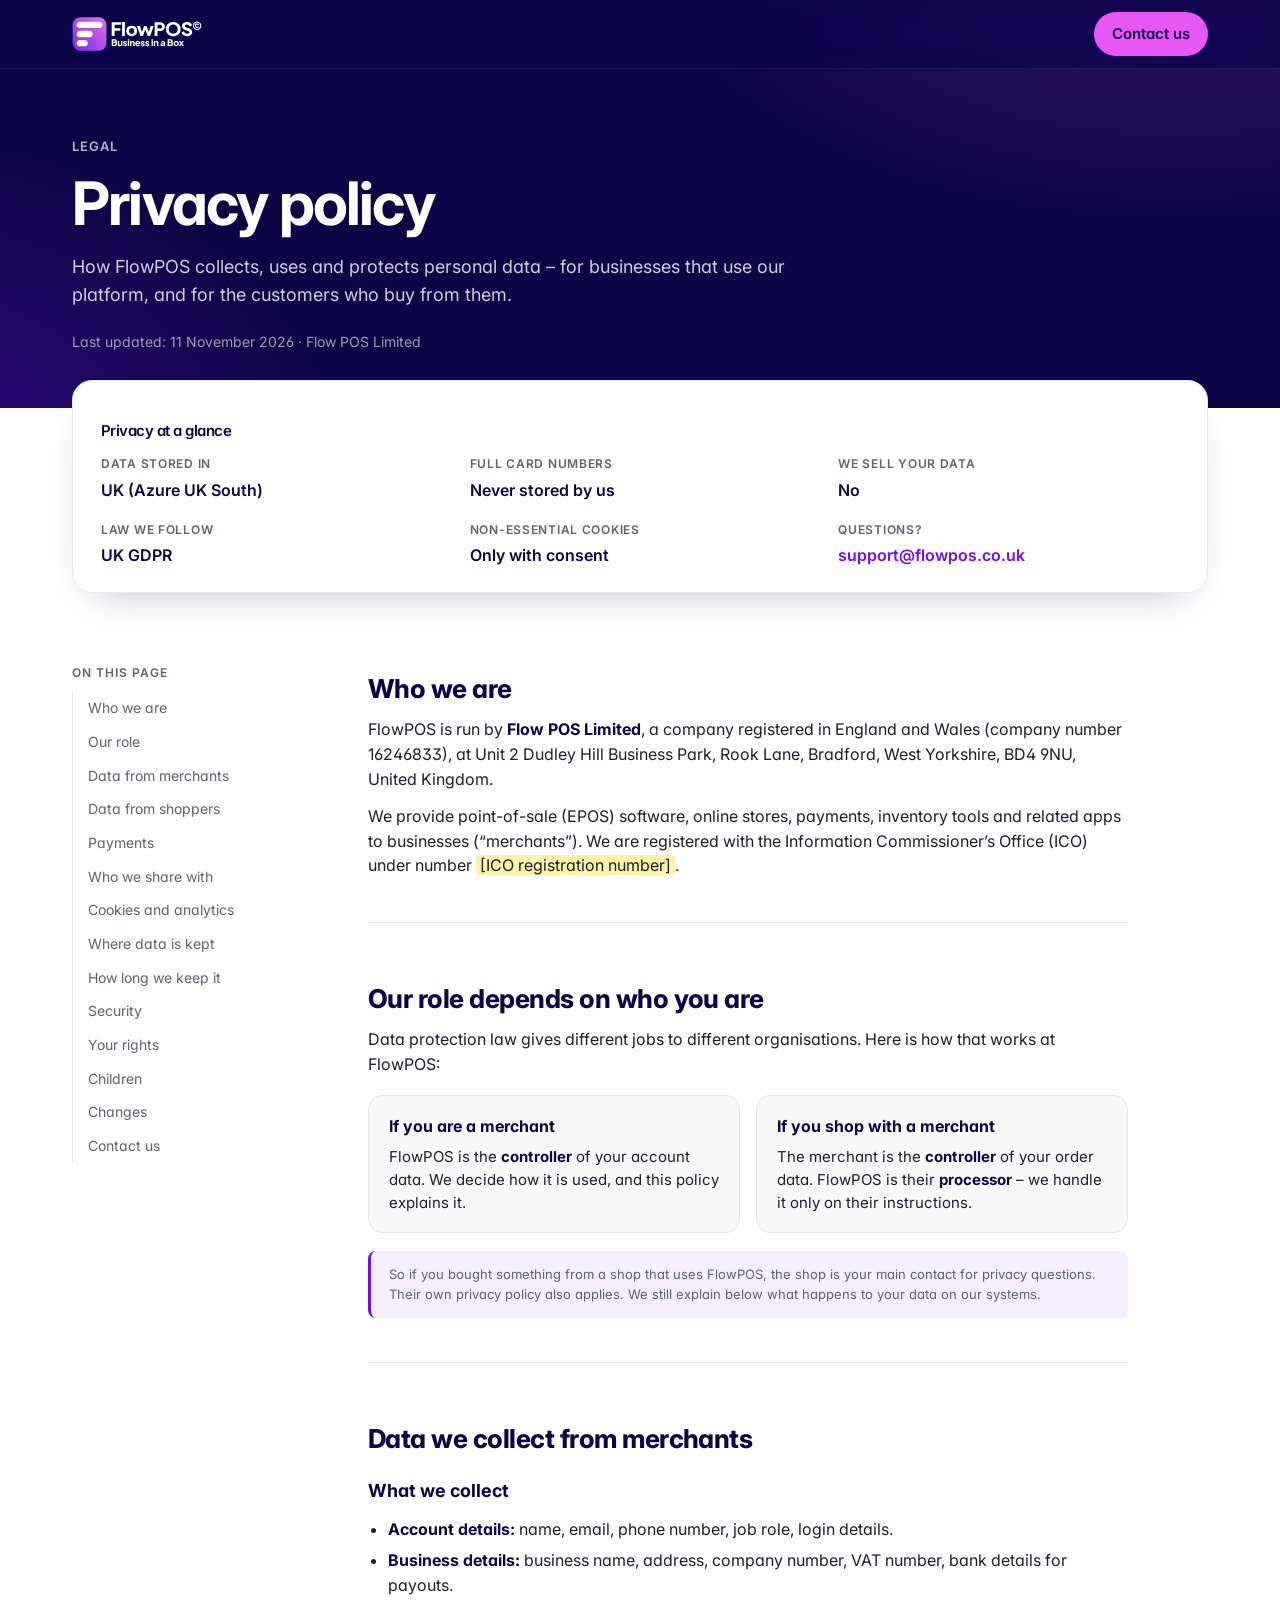
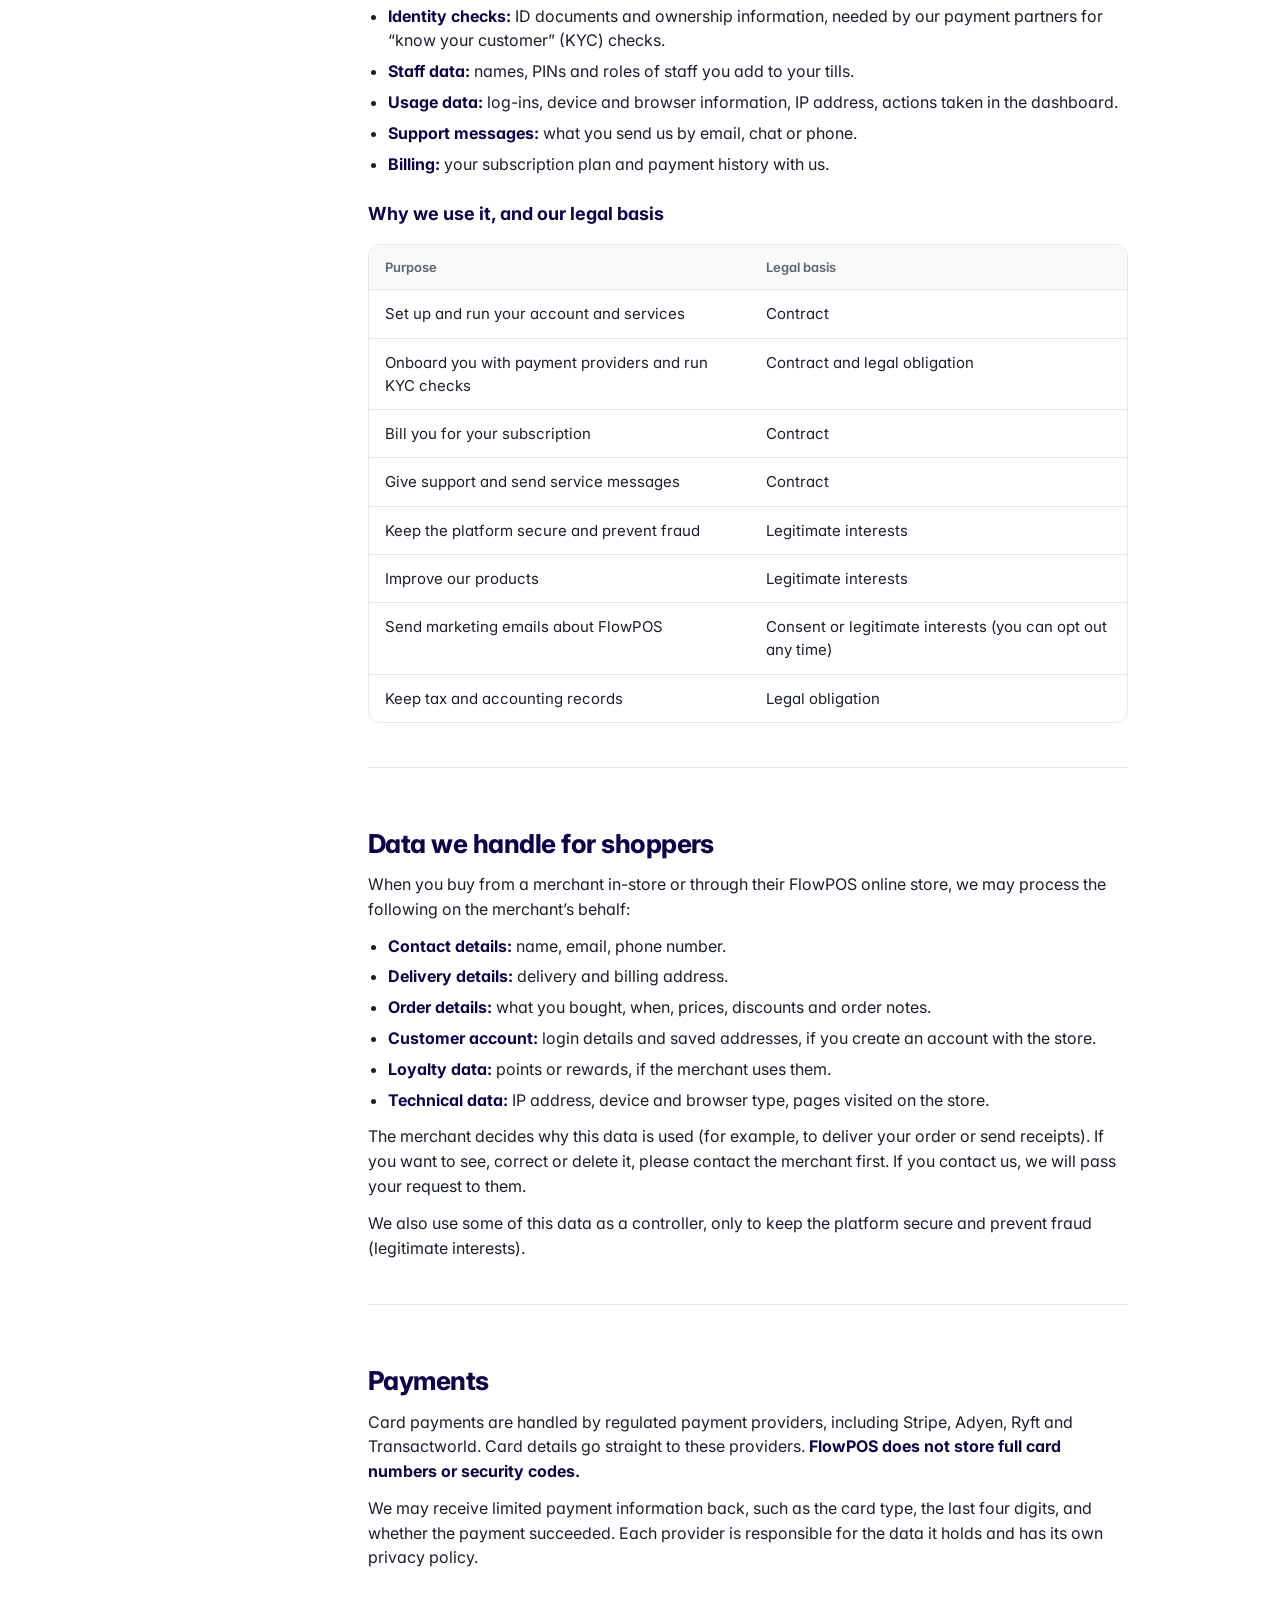
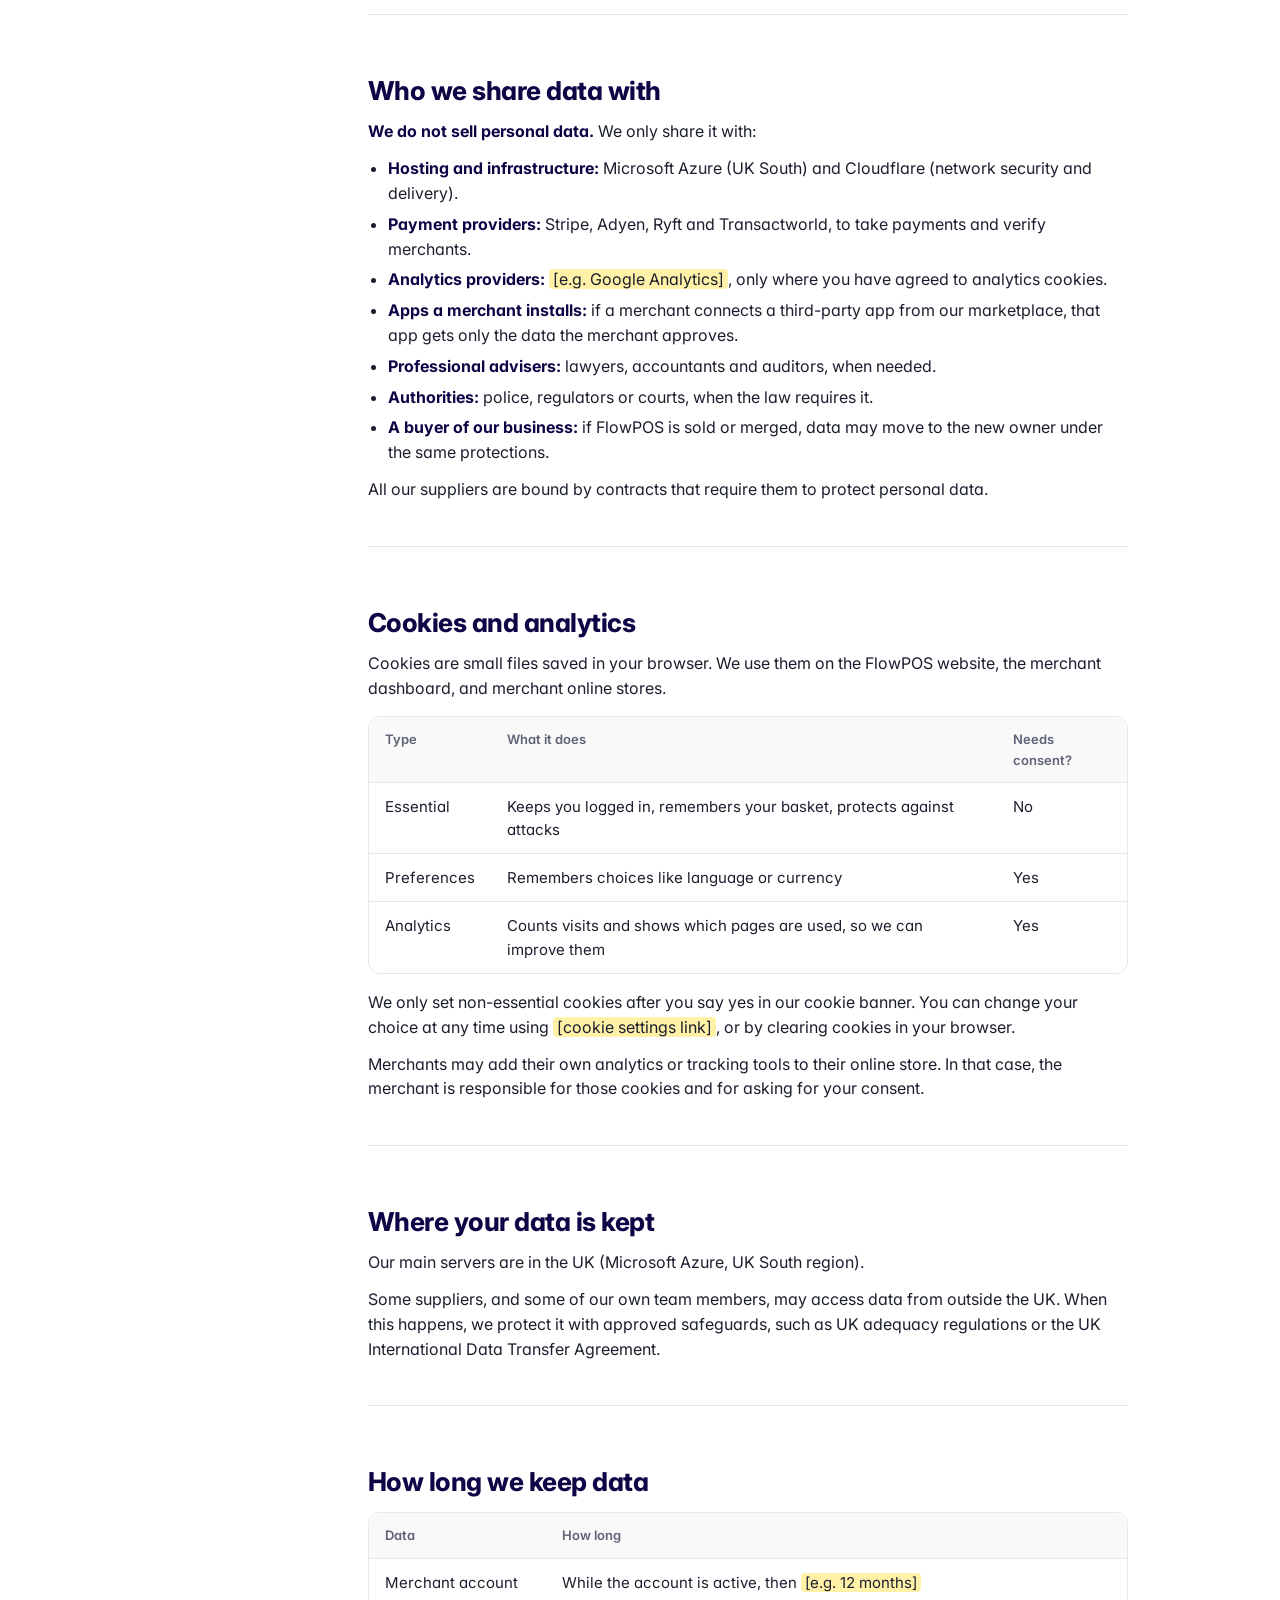
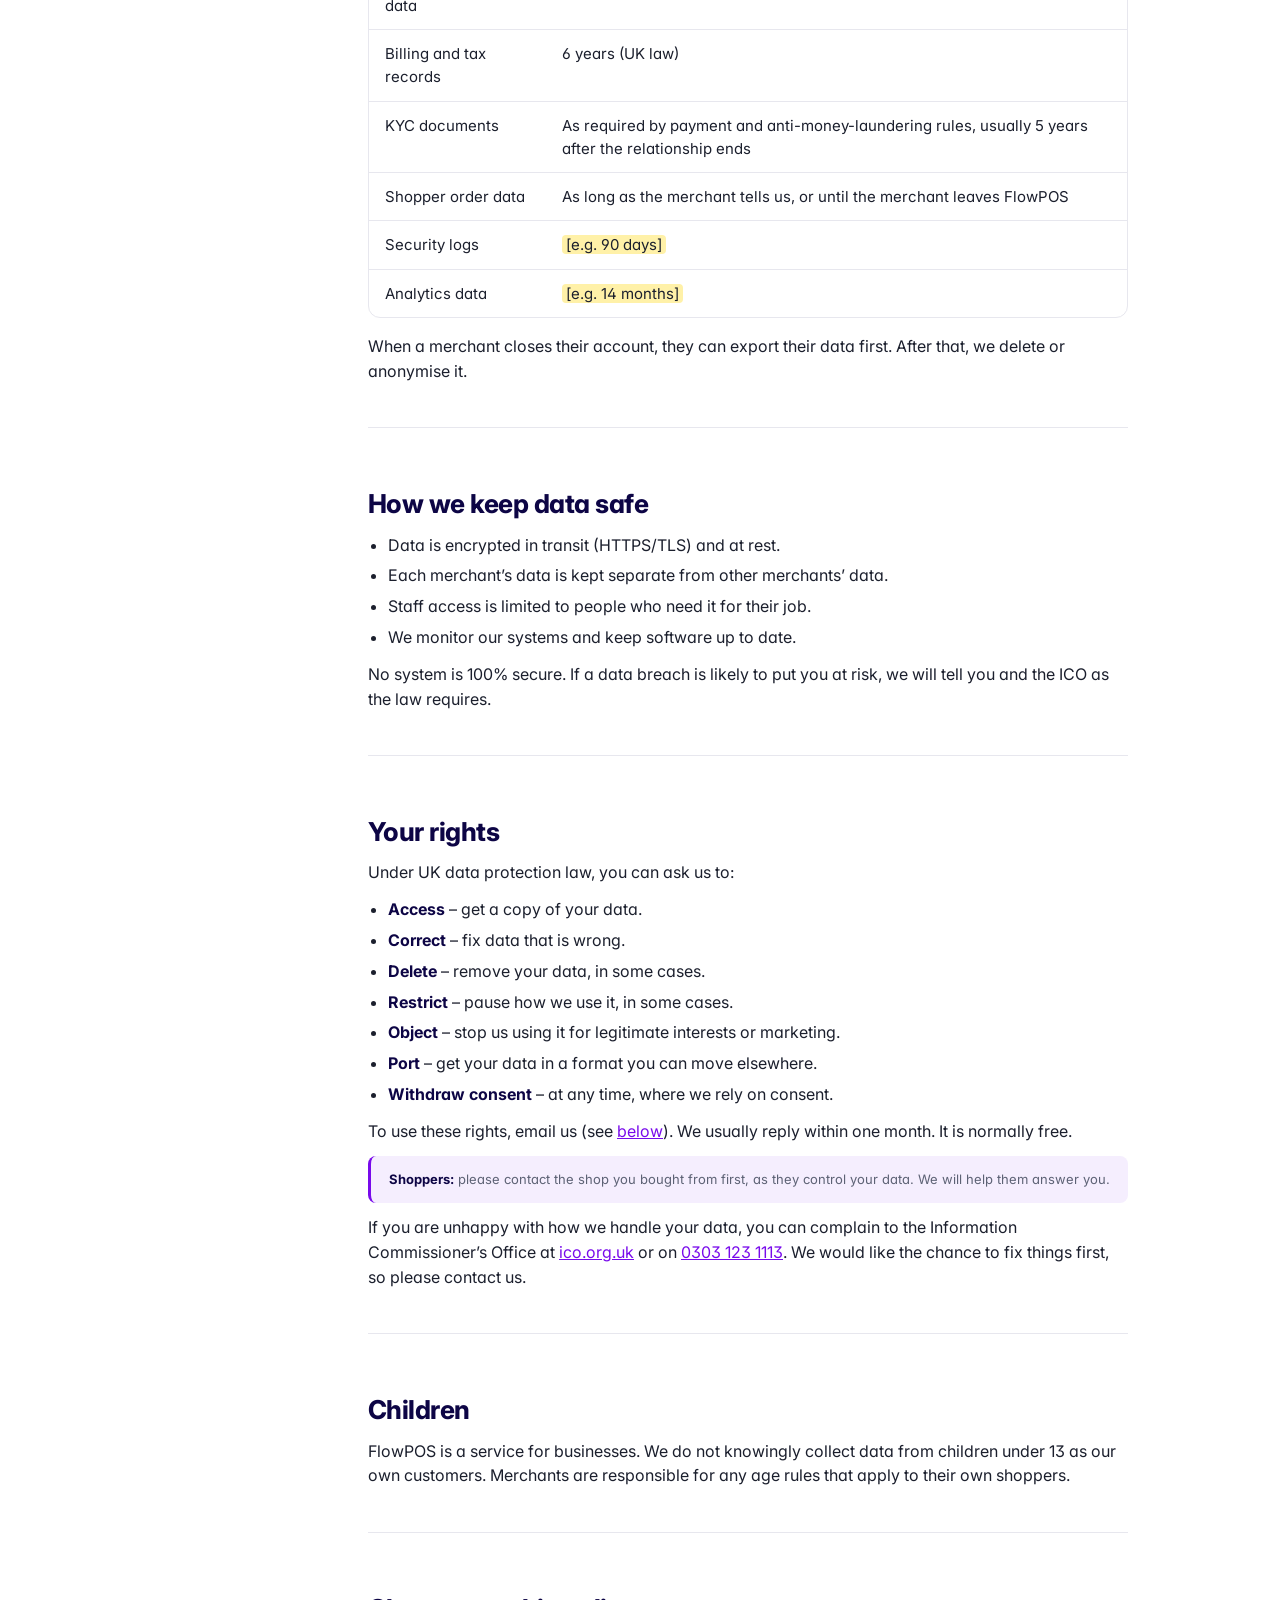
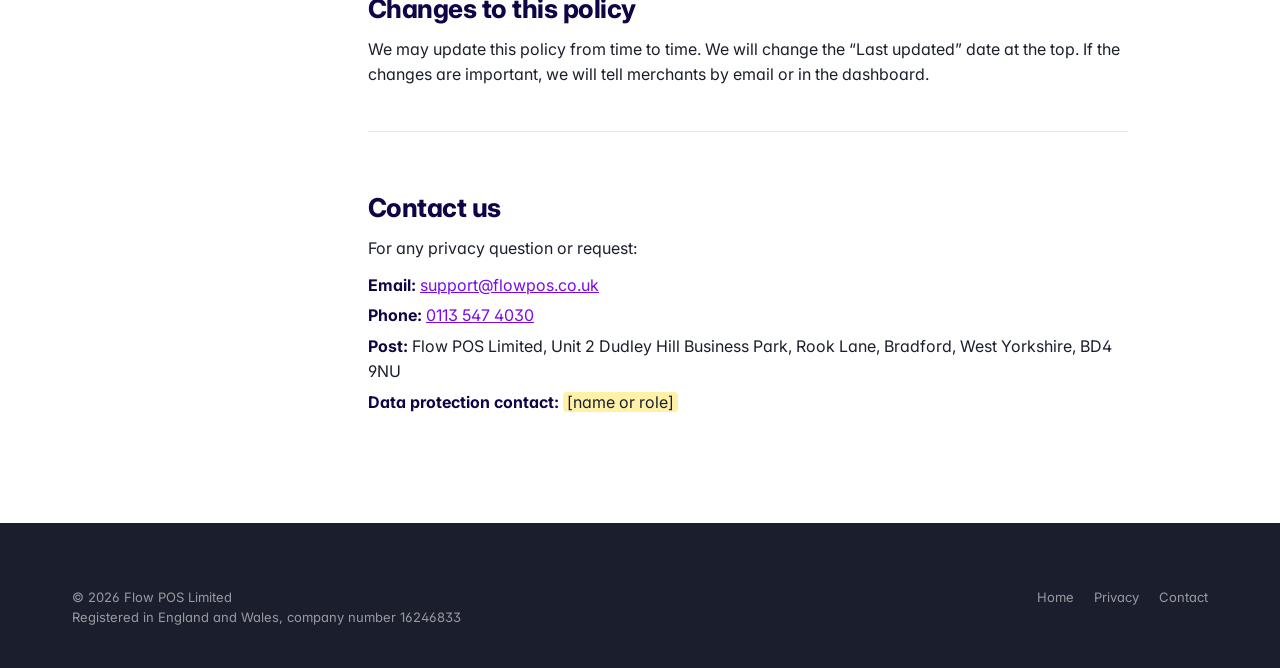
==== privacy-policy.html @ 0b61cd2e "Add privacy policy page at /privacy-policy New privacy-policy.html (styled with assets/css/legal.css" ====
<!doctype html>
<html lang="en-GB">
<head>
<meta charset="utf-8">
<meta name="viewport" content="width=device-width,initial-scale=1,viewport-fit=cover">
<title>Privacy policy | FlowPOS</title>
<meta name="description" content="How FlowPOS collects, uses and protects personal data, for businesses that use our platform and for the customers who buy from them.">
<meta name="theme-color" content="#0D0545">
<link rel="canonical" href="https://flowpos.co.uk/privacy-policy">
<link rel="icon" href="/assets/img/favicon.svg" type="image/svg+xml">
<link rel="icon" href="/assets/img/favicon-32.png" sizes="32x32" type="image/png">
<link rel="apple-touch-icon" href="/assets/img/apple-touch-icon.png">
<link rel="stylesheet" href="/assets/css/site.css">
<link rel="stylesheet" href="/assets/css/legal.css">
</head>
<body>
<a class="sr" href="#main">Skip to content</a>
<header class="nav"><div class="wrap">
  <a class="logo" href="/" aria-label="FlowPOS home"><img src="/assets/img/flow-logo-white.svg" alt="FlowPOS" width="130" height="34"></a>
  <a class="btn btn-pink" href="/#contact">Contact us</a>
</div></header>

<main id="main">
<section class="legal-hero"><div class="wrap">
  <span class="eyebrow">Legal</span>
  <h1>Privacy policy</h1>
  <p>How FlowPOS collects, uses and protects personal data &ndash; for businesses that use our platform, and for the customers who buy from them.</p>
  <p class="meta">Last updated: 11 November 2026 &middot; Flow POS Limited</p>
</div></section>

<div class="wrap glance">
  <div class="card">
    <h2>Privacy at a glance</h2>
    <dl>
      <div><dt>Data stored in</dt><dd>UK (Azure UK South)</dd></div>
      <div><dt>Full card numbers</dt><dd>Never stored by us</dd></div>
      <div><dt>We sell your data</dt><dd>No</dd></div>
      <div><dt>Law we follow</dt><dd>UK GDPR</dd></div>
      <div><dt>Non-essential cookies</dt><dd>Only with consent</dd></div>
      <div><dt>Questions?</dt><dd><a href="mailto:support@flowpos.co.uk">support@flowpos.co.uk</a></dd></div>
    </dl>
  </div>
</div>

<div class="wrap legal-body">
  <nav class="toc" aria-label="On this page">
    <h2>On this page</h2>
    <ol>
      <li><a href="#who-we-are">Who we are</a></li>
      <li><a href="#our-role">Our role</a></li>
      <li><a href="#merchants">Data from merchants</a></li>
      <li><a href="#shoppers">Data from shoppers</a></li>
      <li><a href="#payments">Payments</a></li>
      <li><a href="#sharing">Who we share with</a></li>
      <li><a href="#cookies">Cookies and analytics</a></li>
      <li><a href="#location">Where data is kept</a></li>
      <li><a href="#retention">How long we keep it</a></li>
      <li><a href="#security">Security</a></li>
      <li><a href="#rights">Your rights</a></li>
      <li><a href="#children">Children</a></li>
      <li><a href="#changes">Changes</a></li>
      <li><a href="#contact">Contact us</a></li>
    </ol>
  </nav>

  <article class="prose">
    <section id="who-we-are">
      <h2>Who we are</h2>
      <p>FlowPOS is run by <b>Flow POS Limited</b>, a company registered in England and Wales (company number 16246833), at Unit 2 Dudley Hill Business Park, Rook Lane, Bradford, West Yorkshire, BD4 9NU, United Kingdom.</p>
      <p>We provide point-of-sale (EPOS) software, online stores, payments, inventory tools and related apps to businesses (&ldquo;merchants&rdquo;). We are registered with the Information Commissioner&rsquo;s Office (ICO) under number <mark class="todo">[ICO registration number]</mark>.</p>
    </section>

    <section id="our-role">
      <h2>Our role depends on who you are</h2>
      <p>Data protection law gives different jobs to different organisations. Here is how that works at FlowPOS:</p>
      <div class="roles">
        <div><h3>If you are a merchant</h3><p>FlowPOS is the <b>controller</b> of your account data. We decide how it is used, and this policy explains it.</p></div>
        <div><h3>If you shop with a merchant</h3><p>The merchant is the <b>controller</b> of your order data. FlowPOS is their <b>processor</b> &ndash; we handle it only on their instructions.</p></div>
      </div>
      <p class="note">So if you bought something from a shop that uses FlowPOS, the shop is your main contact for privacy questions. Their own privacy policy also applies. We still explain below what happens to your data on our systems.</p>
    </section>

    <section id="merchants">
      <h2>Data we collect from merchants</h2>
      <h3>What we collect</h3>
      <ul>
        <li><b>Account details:</b> name, email, phone number, job role, login details.</li>
        <li><b>Business details:</b> business name, address, company number, VAT number, bank details for payouts.</li>
        <li><b>Identity checks:</b> ID documents and ownership information, needed by our payment partners for &ldquo;know your customer&rdquo; (KYC) checks.</li>
        <li><b>Staff data:</b> names, PINs and roles of staff you add to your tills.</li>
        <li><b>Usage data:</b> log-ins, device and browser information, IP address, actions taken in the dashboard.</li>
        <li><b>Support messages:</b> what you send us by email, chat or phone.</li>
        <li><b>Billing:</b> your subscription plan and payment history with us.</li>
      </ul>
      <h3>Why we use it, and our legal basis</h3>
      <div class="tbl"><table>
        <thead><tr><th scope="col">Purpose</th><th scope="col">Legal basis</th></tr></thead>
        <tbody>
          <tr><td>Set up and run your account and services</td><td>Contract</td></tr>
          <tr><td>Onboard you with payment providers and run KYC checks</td><td>Contract and legal obligation</td></tr>
          <tr><td>Bill you for your subscription</td><td>Contract</td></tr>
          <tr><td>Give support and send service messages</td><td>Contract</td></tr>
          <tr><td>Keep the platform secure and prevent fraud</td><td>Legitimate interests</td></tr>
          <tr><td>Improve our products</td><td>Legitimate interests</td></tr>
          <tr><td>Send marketing emails about FlowPOS</td><td>Consent or legitimate interests (you can opt out any time)</td></tr>
          <tr><td>Keep tax and accounting records</td><td>Legal obligation</td></tr>
        </tbody>
      </table></div>
    </section>

    <section id="shoppers">
      <h2>Data we handle for shoppers</h2>
      <p>When you buy from a merchant in-store or through their FlowPOS online store, we may process the following on the merchant&rsquo;s behalf:</p>
      <ul>
        <li><b>Contact details:</b> name, email, phone number.</li>
        <li><b>Delivery details:</b> delivery and billing address.</li>
        <li><b>Order details:</b> what you bought, when, prices, discounts and order notes.</li>
        <li><b>Customer account:</b> login details and saved addresses, if you create an account with the store.</li>
        <li><b>Loyalty data:</b> points or rewards, if the merchant uses them.</li>
        <li><b>Technical data:</b> IP address, device and browser type, pages visited on the store.</li>
      </ul>
      <p>The merchant decides why this data is used (for example, to deliver your order or send receipts). If you want to see, correct or delete it, please contact the merchant first. If you contact us, we will pass your request to them.</p>
      <p>We also use some of this data as a controller, only to keep the platform secure and prevent fraud (legitimate interests).</p>
    </section>

    <section id="payments">
      <h2>Payments</h2>
      <p>Card payments are handled by regulated payment providers, including Stripe, Adyen, Ryft and Transactworld. Card details go straight to these providers. <b>FlowPOS does not store full card numbers or security codes.</b></p>
      <p>We may receive limited payment information back, such as the card type, the last four digits, and whether the payment succeeded. Each provider is responsible for the data it holds and has its own privacy policy.</p>
    </section>

    <section id="sharing">
      <h2>Who we share data with</h2>
      <p><b>We do not sell personal data.</b> We only share it with:</p>
      <ul>
        <li><b>Hosting and infrastructure:</b> Microsoft Azure (UK South) and Cloudflare (network security and delivery).</li>
        <li><b>Payment providers:</b> Stripe, Adyen, Ryft and Transactworld, to take payments and verify merchants.</li>
        <li><b>Analytics providers:</b> <mark class="todo">[e.g. Google Analytics]</mark>, only where you have agreed to analytics cookies.</li>
        <li><b>Apps a merchant installs:</b> if a merchant connects a third-party app from our marketplace, that app gets only the data the merchant approves.</li>
        <li><b>Professional advisers:</b> lawyers, accountants and auditors, when needed.</li>
        <li><b>Authorities:</b> police, regulators or courts, when the law requires it.</li>
        <li><b>A buyer of our business:</b> if FlowPOS is sold or merged, data may move to the new owner under the same protections.</li>
      </ul>
      <p>All our suppliers are bound by contracts that require them to protect personal data.</p>
    </section>

    <section id="cookies">
      <h2>Cookies and analytics</h2>
      <p>Cookies are small files saved in your browser. We use them on the FlowPOS website, the merchant dashboard, and merchant online stores.</p>
      <div class="tbl"><table>
        <thead><tr><th scope="col">Type</th><th scope="col">What it does</th><th scope="col">Needs consent?</th></tr></thead>
        <tbody>
          <tr><td>Essential</td><td>Keeps you logged in, remembers your basket, protects against attacks</td><td>No</td></tr>
          <tr><td>Preferences</td><td>Remembers choices like language or currency</td><td>Yes</td></tr>
          <tr><td>Analytics</td><td>Counts visits and shows which pages are used, so we can improve them</td><td>Yes</td></tr>
        </tbody>
      </table></div>
      <p>We only set non-essential cookies after you say yes in our cookie banner. You can change your choice at any time using <mark class="todo">[cookie settings link]</mark>, or by clearing cookies in your browser.</p>
      <p>Merchants may add their own analytics or tracking tools to their online store. In that case, the merchant is responsible for those cookies and for asking for your consent.</p>
    </section>

    <section id="location">
      <h2>Where your data is kept</h2>
      <p>Our main servers are in the UK (Microsoft Azure, UK South region).</p>
      <p>Some suppliers, and some of our own team members, may access data from outside the UK. When this happens, we protect it with approved safeguards, such as UK adequacy regulations or the UK International Data Transfer Agreement.</p>
    </section>

    <section id="retention">
      <h2>How long we keep data</h2>
      <div class="tbl"><table>
        <thead><tr><th scope="col">Data</th><th scope="col">How long</th></tr></thead>
        <tbody>
          <tr><td>Merchant account data</td><td>While the account is active, then <mark class="todo">[e.g. 12 months]</mark></td></tr>
          <tr><td>Billing and tax records</td><td>6 years (UK law)</td></tr>
          <tr><td>KYC documents</td><td>As required by payment and anti-money-laundering rules, usually 5 years after the relationship ends</td></tr>
          <tr><td>Shopper order data</td><td>As long as the merchant tells us, or until the merchant leaves FlowPOS</td></tr>
          <tr><td>Security logs</td><td><mark class="todo">[e.g. 90 days]</mark></td></tr>
          <tr><td>Analytics data</td><td><mark class="todo">[e.g. 14 months]</mark></td></tr>
        </tbody>
      </table></div>
      <p>When a merchant closes their account, they can export their data first. After that, we delete or anonymise it.</p>
    </section>

    <section id="security">
      <h2>How we keep data safe</h2>
      <ul>
        <li>Data is encrypted in transit (HTTPS/TLS) and at rest.</li>
        <li>Each merchant&rsquo;s data is kept separate from other merchants&rsquo; data.</li>
        <li>Staff access is limited to people who need it for their job.</li>
        <li>We monitor our systems and keep software up to date.</li>
      </ul>
      <p>No system is 100% secure. If a data breach is likely to put you at risk, we will tell you and the ICO as the law requires.</p>
    </section>

    <section id="rights">
      <h2>Your rights</h2>
      <p>Under UK data protection law, you can ask us to:</p>
      <ul>
        <li><b>Access</b> &ndash; get a copy of your data.</li>
        <li><b>Correct</b> &ndash; fix data that is wrong.</li>
        <li><b>Delete</b> &ndash; remove your data, in some cases.</li>
        <li><b>Restrict</b> &ndash; pause how we use it, in some cases.</li>
        <li><b>Object</b> &ndash; stop us using it for legitimate interests or marketing.</li>
        <li><b>Port</b> &ndash; get your data in a format you can move elsewhere.</li>
        <li><b>Withdraw consent</b> &ndash; at any time, where we rely on consent.</li>
      </ul>
      <p>To use these rights, email us (see <a href="#contact">below</a>). We usually reply within one month. It is normally free.</p>
      <p class="note"><b>Shoppers:</b> please contact the shop you bought from first, as they control your data. We will help them answer you.</p>
      <p>If you are unhappy with how we handle your data, you can complain to the Information Commissioner&rsquo;s Office at <a href="https://ico.org.uk" rel="noopener">ico.org.uk</a> or on <a href="tel:03031231113">0303 123 1113</a>. We would like the chance to fix things first, so please contact us.</p>
    </section>

    <section id="children">
      <h2>Children</h2>
      <p>FlowPOS is a service for businesses. We do not knowingly collect data from children under 13 as our own customers. Merchants are responsible for any age rules that apply to their own shoppers.</p>
    </section>

    <section id="changes">
      <h2>Changes to this policy</h2>
      <p>We may update this policy from time to time. We will change the &ldquo;Last updated&rdquo; date at the top. If the changes are important, we will tell merchants by email or in the dashboard.</p>
    </section>

    <section id="contact">
      <h2>Contact us</h2>
      <p>For any privacy question or request:</p>
      <ul class="contact-list">
        <li><b>Email:</b> <a href="mailto:support@flowpos.co.uk">support@flowpos.co.uk</a></li>
        <li><b>Phone:</b> <a href="tel:01135474030">0113 547 4030</a></li>
        <li><b>Post:</b> Flow POS Limited, Unit 2 Dudley Hill Business Park, Rook Lane, Bradford, West Yorkshire, BD4 9NU</li>
        <li><b>Data protection contact:</b> <mark class="todo">[name or role]</mark></li>
      </ul>
    </section>
  </article>
</div>
</main>

<footer><div class="wrap">
  <div class="bot" style="padding-top:0">
    <div>&copy; 2026 Flow POS Limited<br>Registered in England and Wales, company number 16246833</div>
    <div class="links"><a href="/">Home</a><a href="/privacy-policy">Privacy</a><a href="/#contact">Contact</a></div>
  </div>
</div></footer>
</body>
</html>
---- assets/css/site.css ----
@font-face{font-family:"Inter";src:url("../fonts/inter-var.woff2") format("woff2");font-weight:100 900;font-display:swap}
:root{--pink:#E857F5;--purple:#780AEB;--navy:#0D0545;--off:#F9F9FA;--dark:#1B1F2D;--white:#FFFFFF;--muted:#5D6275;--line:#E7E7EE;--r:20px;--max:1200px}
*{box-sizing:border-box;margin:0;padding:0}
html{scroll-behavior:smooth;-webkit-text-size-adjust:100%}
body{font-family:Inter,system-ui,-apple-system,"Segoe UI",sans-serif;color:var(--dark);background:var(--white);-webkit-font-smoothing:antialiased;line-height:1.55;font-feature-settings:"cv11","ss01";overflow-x:hidden}
img{max-width:100%;height:auto;display:block}
a{color:inherit;text-decoration:none}
button{font:inherit;cursor:pointer}
.wrap{max-width:var(--max);margin:0 auto;padding:0 32px}
.sr{position:absolute;width:1px;height:1px;overflow:hidden;clip:rect(0 0 0 0)}
:focus-visible{outline:2px solid var(--pink);outline-offset:3px;border-radius:6px}

/* buttons */
.btn{display:inline-flex;align-items:center;justify-content:center;gap:10px;font-weight:600;font-size:16px;padding:14px 24px;border-radius:999px;transition:transform .2s ease,background .2s ease,box-shadow .2s ease;white-space:nowrap;border:0}
.btn-pink{background:var(--pink);color:var(--navy)}
.btn-pink:hover{background:#F07BFA;transform:translateY(-1px)}
.btn-ghost{color:#fff;box-shadow:inset 0 0 0 1px rgba(255,255,255,.28)}
.btn-ghost:hover{box-shadow:inset 0 0 0 1px rgba(255,255,255,.6)}
.btn-dark{background:var(--navy);color:#fff}
.btn-dark:hover{background:#1A0E66;transform:translateY(-1px)}
.btn .arr{transition:transform .2s ease}.btn:hover .arr{transform:translateX(3px)}

/* nav */
.nav{position:sticky;top:0;z-index:50;background:rgba(13,5,69,.82);backdrop-filter:saturate(160%) blur(14px);-webkit-backdrop-filter:saturate(160%) blur(14px);border-bottom:1px solid rgba(255,255,255,.08);transition:background .25s ease}
.nav.scrolled{background:rgba(13,5,69,.96)}
.nav .wrap{display:flex;align-items:center;height:68px;gap:28px}
.nav .logo img{height:34px;width:auto}
.nav ul{display:flex;list-style:none;gap:26px;margin-left:12px}
.nav ul a{color:rgba(255,255,255,.78);font-size:15px;font-weight:500;transition:color .2s}
.nav ul a:hover{color:#fff}
.nav .right{margin-left:auto;display:flex;gap:12px;align-items:center}
.nav .btn{padding:10px 18px;font-size:15px}
.menu-btn{display:none;background:none;border:0;width:40px;height:40px;border-radius:10px;color:#fff;align-items:center;justify-content:center}
.menu-btn:hover{background:rgba(255,255,255,.08)}
.mobile-menu{display:none}

/* hero */
.hero{position:relative;color:#fff;background:radial-gradient(1000px 600px at 92% -10%,rgba(232,87,245,.26),transparent 60%),radial-gradient(900px 700px at -10% 110%,rgba(120,10,235,.42),transparent 60%),var(--navy);overflow:hidden;margin-top:-69px;padding-top:69px}
.hero::after{content:"";position:absolute;inset:0;background-image:linear-gradient(rgba(255,255,255,.035) 1px,transparent 1px),linear-gradient(90deg,rgba(255,255,255,.035) 1px,transparent 1px);background-size:56px 56px;mask-image:linear-gradient(180deg,rgba(0,0,0,.7),transparent 80%);-webkit-mask-image:linear-gradient(180deg,rgba(0,0,0,.7),transparent 80%);pointer-events:none}
.hero .wrap{position:relative;z-index:1;display:grid;grid-template-columns:minmax(0,1fr) minmax(0,1.08fr);gap:56px;align-items:center;padding-top:88px;padding-bottom:96px}
.eyebrow{display:inline-flex;align-items:center;gap:10px;font-size:13px;font-weight:600;letter-spacing:.08em;text-transform:uppercase;color:rgba(255,255,255,.72)}
.eyebrow i{width:6px;height:6px;border-radius:50%;background:var(--pink);display:block}
.hero h1{font-size:clamp(44px,6.2vw,76px);line-height:1.02;letter-spacing:-.04em;font-weight:750;margin-top:22px}
.hero h1 em{font-style:normal;background:linear-gradient(90deg,#F59BFF,var(--pink));-webkit-background-clip:text;background-clip:text;color:transparent}
.hero .lead{font-size:19px;line-height:1.55;color:rgba(255,255,255,.76);margin-top:22px;max-width:540px}
.hero .lead b{color:#fff;font-weight:600}
.hero .ctas{display:flex;gap:12px;margin-top:32px;flex-wrap:wrap}
.hero .fine{font-size:13px;color:rgba(255,255,255,.56);margin-top:16px;max-width:520px;line-height:1.5}

.tabs{display:grid;grid-template-columns:repeat(4,minmax(0,1fr));gap:6px;margin-top:40px;padding:6px;background:rgba(255,255,255,.06);border:1px solid rgba(255,255,255,.1);border-radius:16px;max-width:560px}
.tab{background:none;border:0;color:rgba(255,255,255,.7);font-size:14px;font-weight:600;padding:11px 8px;border-radius:11px;transition:background .2s,color .2s;position:relative;overflow:hidden;text-align:center}
.tab:hover{color:#fff}
.tab[aria-selected=true]{background:#fff;color:var(--navy)}
.tab .prog{position:absolute;left:12px;right:12px;bottom:4px;height:2px;border-radius:2px;background:rgba(120,10,235,.15);overflow:hidden;opacity:0}
.tab[aria-selected=true] .prog{opacity:1}
.tab .prog i{display:block;height:100%;width:0;background:var(--purple)}
.tabs.auto .tab[aria-selected=true] .prog i{animation:prog 6s linear forwards}
@keyframes prog{to{width:100%}}

.stage{position:relative;width:100%;aspect-ratio:660/560}
.panel{position:absolute;inset:0;opacity:0;visibility:hidden;transform:translateY(10px);transition:opacity .45s ease,transform .45s ease,visibility 0s linear .45s}
.panel.on{opacity:1;visibility:visible;transform:none;transition:opacity .45s ease,transform .45s ease,visibility 0s}
.mock{position:absolute;top:0;left:0;width:660px;height:560px;transform-origin:top left;color:var(--dark)}

/* mock primitives (from ad) */
.m-row{display:flex;align-items:center}.m-sb{justify-content:space-between}
.m-muted{color:#6B6F80}.m-sm{font-size:15px}
.m-lbl{font-size:13px;font-weight:600;letter-spacing:.05em;text-transform:uppercase;color:#6B6F80}
.m-ttl{font-size:20px;font-weight:650;color:var(--navy);margin:10px 0 8px;letter-spacing:-.01em}
.m-val{font-size:20px;font-weight:700;color:var(--navy);font-variant-numeric:tabular-nums}
.m-card{background:#fff;border-radius:18px;padding:20px 22px;box-shadow:0 1px 2px rgba(13,5,69,.06),0 18px 40px rgba(13,5,69,.22);border:1px solid rgba(13,5,69,.06)}
.m-pill{display:inline-flex;align-items:center;gap:5px;font-size:13px;font-weight:600;padding:5px 11px;border-radius:999px;background:#E9F8EF;color:#11753A}
.m-phone{width:270px;height:556px;background:#1B1F2D;border-radius:44px;padding:10px;box-shadow:0 30px 60px rgba(0,0,0,.35)}
.m-screen{background:#fff;border-radius:35px;height:100%;padding:32px 20px 20px;display:flex;flex-direction:column;gap:12px}
.m-amt{font-size:50px;font-weight:750;color:var(--navy);text-align:center;letter-spacing:-.03em;margin-top:24px;font-variant-numeric:tabular-nums}
.m-nfc{display:flex;justify-content:center;margin:22px auto 4px;width:116px;height:116px;border-radius:50%;background:rgba(120,10,235,.08);align-items:center}
.m-ok{margin-top:auto;background:var(--purple);color:#fff;border-radius:16px;padding:15px;text-align:center;font-weight:650;font-size:16px;display:flex;gap:8px;justify-content:center;align-items:center}
.m-tablet{width:660px;height:430px;background:#1B1F2D;border-radius:30px;padding:13px;box-shadow:0 30px 60px rgba(0,0,0,.35)}
.m-tscreen{background:#F4F4F7;border-radius:18px;height:100%;display:flex;overflow:hidden}
.m-grid{flex:1;padding:18px}
.m-cats{display:flex;gap:8px;margin-bottom:14px}
.m-cat{font-size:13px;font-weight:600;padding:7px 13px;border-radius:999px;background:#fff;color:#6B6F80}
.m-cat.on{background:var(--navy);color:#fff}
.m-tiles{display:grid;grid-template-columns:repeat(3,1fr);gap:10px}
.m-tile{background:#fff;border-radius:12px;padding:13px 12px;height:92px;display:flex;flex-direction:column;justify-content:space-between;border:1px solid #E8E8EE}
.m-tile b{font-size:14px;color:var(--navy);font-weight:650}.m-tile span{font-size:13px;color:#6B6F80;font-variant-numeric:tabular-nums}
.m-tile .low{color:#B4571F}
.m-ticket{width:236px;background:#fff;padding:18px;display:flex;flex-direction:column;gap:10px;border-left:1px solid #E8E8EE}
.m-li{display:flex;justify-content:space-between;font-size:14px;color:var(--dark);font-variant-numeric:tabular-nums}
.m-li.tot{border-top:1px solid #E8E8EE;padding-top:10px;font-weight:700;color:var(--navy);font-size:16px}
.m-pays{display:flex;gap:6px;margin-top:4px}.m-pays span{flex:1;text-align:center;font-size:12px;font-weight:600;color:#6B6F80;background:#F4F4F7;border-radius:8px;padding:8px 0}
.m-pays span.on{background:rgba(120,10,235,.1);color:var(--purple)}
.m-charge{margin-top:auto;background:var(--purple);color:#fff;border-radius:12px;padding:13px;text-align:center;font-weight:650;font-size:15px}
.m-browser{background:#fff;border-radius:16px;overflow:hidden;box-shadow:0 1px 2px rgba(13,5,69,.06),0 30px 60px rgba(0,0,0,.35)}
.m-bbar{display:flex;align-items:center;gap:7px;padding:11px 14px;background:#F1F1F5;border-bottom:1px solid #E6E6EE}
.m-bbar>i{width:10px;height:10px;border-radius:50%;background:#D6D6DF}
.m-url{flex:1;margin:0 10px;background:#fff;border-radius:8px;padding:5px 12px;font-size:13px;color:#6B6F80}
.m-acct{width:400px;border-radius:22px;padding:24px;color:#fff;background:linear-gradient(140deg,#2A0F7A 0%,#780AEB 70%,#A13CF2 100%);box-shadow:0 30px 60px rgba(0,0,0,.35);position:relative;overflow:hidden}
.m-acct::after{content:"";position:absolute;right:-80px;top:-80px;width:240px;height:240px;border-radius:50%;border:1px solid rgba(255,255,255,.16)}
.m-acct .num{font-variant-numeric:tabular-nums;letter-spacing:.04em}
.m-fx{display:flex;flex-direction:column;gap:0}
.m-fx .r{display:flex;align-items:center;gap:12px;padding:12px 0;border-top:1px solid #EEEEF3}
.m-fx .r:first-child{border-top:0}
.m-ccy{width:34px;height:34px;border-radius:50%;display:flex;align-items:center;justify-content:center;font-size:12px;font-weight:700;color:var(--navy);background:#F1EEFB}

/* pillars overview */
.pillars{background:var(--off);padding:0 0 24px}
.pillars .grid{display:grid;grid-template-columns:repeat(4,minmax(0,1fr));gap:16px;transform:translateY(-44px);position:relative;z-index:2}
.pcard{background:#fff;border:1px solid var(--line);border-radius:var(--r);padding:26px 24px 24px;display:flex;flex-direction:column;gap:10px;box-shadow:0 1px 2px rgba(13,5,69,.04),0 12px 32px rgba(13,5,69,.06);transition:transform .25s ease,box-shadow .25s ease,border-color .25s}
.pcard:hover{transform:translateY(-3px);box-shadow:0 1px 2px rgba(13,5,69,.04),0 20px 40px rgba(13,5,69,.10);border-color:#D9D2F3}
.pcard .ic{width:42px;height:42px;border-radius:12px;background:rgba(120,10,235,.08);color:var(--purple);display:flex;align-items:center;justify-content:center;margin-bottom:6px}
.pcard h3{font-size:18px;font-weight:700;color:var(--navy);letter-spacing:-.01em}
.pcard p{font-size:15px;color:var(--muted);line-height:1.5}
.pcard .more{margin-top:auto;padding-top:8px;font-size:14px;font-weight:600;color:var(--purple)}

/* sections */
section.s{padding:112px 0}
.s.off{background:var(--off)}
.s.navy{background:radial-gradient(900px 500px at 100% 0%,rgba(232,87,245,.16),transparent 60%),radial-gradient(800px 600px at 0% 100%,rgba(120,10,235,.35),transparent 60%),var(--navy);color:#fff}
.split{display:grid;grid-template-columns:minmax(0,1fr) minmax(0,1.1fr);gap:72px;align-items:center}
.split.rev .copy{order:2}
.kicker{font-size:13px;font-weight:700;letter-spacing:.1em;text-transform:uppercase;color:var(--purple);display:flex;align-items:center;gap:10px}
.kicker span{display:inline-flex;align-items:center;justify-content:center;width:26px;height:26px;border-radius:8px;background:rgba(120,10,235,.08);font-size:12px;letter-spacing:0}
.navy .kicker{color:#F3A4FA}.navy .kicker span{background:rgba(255,255,255,.1);color:#fff}
h2{font-size:clamp(32px,4vw,48px);line-height:1.08;letter-spacing:-.035em;font-weight:750;color:var(--navy);margin-top:18px}
.navy h2{color:#fff}
.copy .intro{font-size:18px;color:var(--muted);margin-top:18px;max-width:520px}
.navy .copy .intro{color:rgba(255,255,255,.74)}
.feats{list-style:none;margin-top:34px;display:grid;gap:0;border-top:1px solid var(--line)}
.navy .feats{border-color:rgba(255,255,255,.12)}
.feats li{display:grid;grid-template-columns:28px 1fr;gap:14px;padding:16px 0;border-bottom:1px solid var(--line)}
.navy .feats li{border-color:rgba(255,255,255,.12)}
.feats svg{color:var(--purple);margin-top:3px}
.navy .feats svg{color:var(--pink)}
.feats b{display:block;font-weight:650;color:var(--navy);font-size:16px}
.navy .feats b{color:#fff}
.feats span{font-size:15px;color:var(--muted)}
.navy .feats span{color:rgba(255,255,255,.66)}
.copy .btn{margin-top:32px}
.note{font-size:13px;color:var(--muted);margin-top:16px;line-height:1.5}
.navy .note{color:rgba(255,255,255,.55)}

/* visuals */
.vis{position:relative}
.phones{display:grid;grid-template-columns:repeat(3,minmax(0,1fr));gap:18px;align-items:start;padding:20px 0}
.dev-phone{background:#111318;border-radius:34px;padding:7px;box-shadow:0 1px 2px rgba(13,5,69,.1),0 24px 48px rgba(13,5,69,.18)}
.dev-phone img{border-radius:28px;width:100%;aspect-ratio:947/2048;object-fit:cover}
.phones .dev-phone:nth-child(2){margin-top:48px}
.phones .dev-phone:nth-child(3){margin-top:96px}
.dev-tablet{background:#1B1F2D;border-radius:28px;padding:12px;box-shadow:0 1px 2px rgba(13,5,69,.1),0 30px 60px rgba(13,5,69,.2)}
.dev-tablet img{border-radius:16px;width:100%}
.chip{position:absolute;background:#fff;border:1px solid var(--line);border-radius:14px;padding:12px 16px;box-shadow:0 16px 36px rgba(13,5,69,.14);display:flex;gap:12px;align-items:center;font-size:14px;color:var(--dark)}
.chip b{display:block;color:var(--navy);font-size:15px}
.chip .ci{width:34px;height:34px;border-radius:10px;background:rgba(120,10,235,.08);color:var(--purple);display:flex;align-items:center;justify-content:center;flex:none}
.browser{background:#fff;border-radius:14px;overflow:hidden;border:1px solid var(--line);box-shadow:0 1px 2px rgba(13,5,69,.06),0 30px 60px rgba(13,5,69,.16)}
.browser .bar{display:flex;align-items:center;gap:6px;padding:10px 14px;background:#F3F3F6;border-bottom:1px solid var(--line)}
.browser .bar>i{width:10px;height:10px;border-radius:50%;background:#D8D8E0}
.browser .bar span{flex:1;margin-left:10px;background:#fff;border-radius:7px;padding:4px 10px;font-size:12px;color:#7A7F91}
.stack{position:relative;padding-bottom:22%}
.stack .back{width:100%}
.stack .front{position:absolute;width:62%;right:-4%;bottom:0}

.bank-vis{display:flex;flex-direction:column;gap:16px;max-width:520px;margin-left:auto}
.bank-card{border-radius:22px;padding:26px;color:#fff;background:linear-gradient(140deg,#2A0F7A 0%,#780AEB 72%,#A13CF2 100%);position:relative;overflow:hidden;box-shadow:0 30px 60px rgba(0,0,0,.35)}
.bank-card::after{content:"";position:absolute;right:-90px;top:-90px;width:260px;height:260px;border-radius:50%;border:1px solid rgba(255,255,255,.16)}
.bank-card .t{display:flex;justify-content:space-between;align-items:center;font-size:14px;color:rgba(255,255,255,.78)}
.bank-card .bal{font-size:40px;font-weight:750;letter-spacing:-.03em;margin:18px 0 22px;font-variant-numeric:tabular-nums}
.bank-card .ids{display:grid;grid-template-columns:auto 1fr;gap:6px 26px;font-size:14px}
.bank-card .ids dt{color:rgba(255,255,255,.62)}.bank-card .ids dd{font-variant-numeric:tabular-nums;letter-spacing:.03em}
.bank-row{display:grid;grid-template-columns:minmax(0,1fr) minmax(0,1fr);gap:16px}
.panel-w{background:#fff;color:var(--dark);border-radius:18px;padding:20px 22px;box-shadow:0 20px 40px rgba(0,0,0,.25)}
.panel-w .h{font-size:12px;font-weight:700;letter-spacing:.06em;text-transform:uppercase;color:#6B6F80;margin-bottom:8px}
.ccy{display:flex;align-items:center;gap:10px;padding:9px 0;border-top:1px solid #EEEEF3;font-size:14px}
.ccy:first-of-type{border-top:0}
.ccy i{width:30px;height:30px;border-radius:50%;display:flex;align-items:center;justify-content:center;font-style:normal;font-size:11px;font-weight:700;color:var(--navy);background:#F1EEFB;flex:none}
.ccy b{margin-left:auto;color:var(--navy);font-variant-numeric:tabular-nums}
.tl{display:flex;flex-direction:column;gap:12px;font-size:14px}
.tl .st{display:flex;gap:10px;align-items:flex-start}
.tl .d{width:10px;height:10px;border-radius:50%;background:#D9D3F0;margin-top:5px;flex:none}
.tl .d.ok{background:#1E9E55}
.tl small{display:block;color:#6B6F80;font-size:12px}

/* pricing */
.pricing{padding:112px 0;background:#fff}
.price-band{border-radius:28px;background:var(--off);border:1px solid var(--line);padding:56px;display:grid;grid-template-columns:minmax(0,.9fr) minmax(0,1.1fr);gap:56px;align-items:center}
.price-grid{display:grid;grid-template-columns:repeat(2,minmax(0,1fr));gap:14px}
.pc{background:#fff;border:1px solid var(--line);border-radius:18px;padding:24px}
.pc .k{font-size:13px;font-weight:600;color:var(--muted)}
.pc .v{font-size:34px;font-weight:750;color:var(--navy);letter-spacing:-.03em;margin-top:6px;line-height:1.1;font-variant-numeric:tabular-nums}
.pc .v small{font-size:18px;font-weight:650;letter-spacing:-.01em}
.pc.hl{background:var(--navy);border-color:var(--navy)}
.pc.hl .k{color:rgba(255,255,255,.7)}.pc.hl .v{color:#fff}
.price-line{font-size:15px;color:var(--dark);margin-top:22px;padding:14px 18px;background:#fff;border:1px solid var(--line);border-radius:12px;line-height:1.5}

/* faq */
.faq .wrap{display:grid;grid-template-columns:minmax(0,.8fr) minmax(0,1.2fr);gap:72px}
.faq details{border-bottom:1px solid var(--line)}
.faq details:first-child{border-top:1px solid var(--line)}
.faq summary{list-style:none;cursor:pointer;padding:22px 0;font-size:17px;font-weight:600;color:var(--navy);display:flex;justify-content:space-between;gap:20px;align-items:center}
.faq summary::-webkit-details-marker{display:none}
.faq summary .pm{width:28px;height:28px;border-radius:50%;border:1px solid var(--line);flex:none;position:relative;transition:transform .25s,background .25s}
.faq summary .pm::before,.faq summary .pm::after{content:"";position:absolute;left:50%;top:50%;width:11px;height:1.75px;background:var(--navy);transform:translate(-50%,-50%);border-radius:2px}
.faq summary .pm::after{transform:translate(-50%,-50%) rotate(90deg);transition:transform .25s}
.faq details[open] summary .pm::after{transform:translate(-50%,-50%) rotate(0)}
.faq details[open] summary .pm{background:var(--off)}
.faq details p{padding:0 48px 22px 0;color:var(--muted);font-size:16px}

/* contact + final cta */
.final{padding:0 0 112px;background:var(--off)}
.final .box{border-radius:28px;color:#fff;padding:64px;background:radial-gradient(700px 400px at 100% 0%,rgba(232,87,245,.32),transparent 60%),radial-gradient(700px 500px at 0% 100%,rgba(120,10,235,.5),transparent 60%),var(--navy);display:grid;grid-template-columns:minmax(0,1fr) minmax(0,1fr);gap:56px;align-items:center;overflow:hidden}
.final h2{color:#fff;margin-top:0}
.final p.lead{color:rgba(255,255,255,.74);font-size:18px;margin-top:16px}
.final .ctas{display:flex;gap:12px;flex-wrap:wrap;margin-top:30px}
.form{background:#fff;border-radius:20px;padding:28px;color:var(--dark);display:grid;gap:14px}
.form h3{font-size:18px;color:var(--navy);font-weight:700}
.form .sub{font-size:14px;color:var(--muted);margin-top:-8px}
.form label{display:grid;gap:6px;font-size:13px;font-weight:600;color:var(--dark)}
.form input,.form select{font:inherit;font-size:16px;padding:12px 14px;border-radius:12px;border:1px solid #D9D9E3;background:#fff;color:var(--dark);width:100%;min-width:0}
.form input:focus,.form select:focus{outline:none;border-color:var(--purple);box-shadow:0 0 0 3px rgba(120,10,235,.15)}
.form .two{display:grid;grid-template-columns:1fr 1fr;gap:12px}
.form .btn{width:100%;margin-top:4px}
.form .legal{font-size:12px;color:var(--muted);line-height:1.5}
.form .ok{display:none;font-size:14px;color:#11753A;background:#E9F8EF;border-radius:10px;padding:10px 12px}

/* footer */
footer{background:var(--dark);color:rgba(255,255,255,.7);padding:64px 0 40px;font-size:14px}
footer .top{display:grid;grid-template-columns:1.4fr repeat(3,1fr);gap:40px;padding-bottom:40px;border-bottom:1px solid rgba(255,255,255,.1)}
footer .top img{height:32px;width:auto}
footer .top p{margin-top:16px;max-width:300px;line-height:1.6}
footer h4{color:#fff;font-size:14px;font-weight:600;margin-bottom:14px}
footer ul{list-style:none;display:grid;gap:10px}
footer a:hover{color:#fff}
footer .bot{display:flex;justify-content:space-between;gap:24px;padding-top:28px;flex-wrap:wrap;font-size:13px;color:rgba(255,255,255,.55);line-height:1.6}
footer .bot .links{display:flex;gap:20px}

/* reveal */
.js .rv{opacity:0;transform:translateY(18px);transition:opacity .7s cubic-bezier(.2,.7,.2,1),transform .7s cubic-bezier(.2,.7,.2,1)}
.js .rv.in{opacity:1;transform:none}
.js .rv.d1{transition-delay:.08s}.js .rv.d2{transition-delay:.16s}.js .rv.d3{transition-delay:.24s}
@media (prefers-reduced-motion:reduce){html{scroll-behavior:auto}.js .rv{opacity:1;transform:none;transition:none}.panel{transition:none}.tabs.auto .tab .prog i{animation:none}}

/* responsive */
@media (max-width:1100px){
  .nav ul{gap:18px}
  .pillars .grid{grid-template-columns:repeat(2,minmax(0,1fr))}
}
@media (max-width:960px){
  .nav ul{display:none}
  .menu-btn{display:inline-flex}
  .mobile-menu{display:block;position:fixed;top:68px;left:0;right:0;background:var(--navy);border-bottom:1px solid rgba(255,255,255,.1);padding:8px 24px 20px;transform:translateY(-8px);opacity:0;visibility:hidden;transition:.2s}
  .mobile-menu.open{transform:none;opacity:1;visibility:visible}
  .mobile-menu a{display:block;color:#fff;font-size:17px;font-weight:500;padding:14px 0;border-bottom:1px solid rgba(255,255,255,.08)}
  .mobile-menu .btn{margin-top:16px;width:100%;border:0;padding:14px}
  .hero .wrap{grid-template-columns:1fr;gap:40px;padding-top:56px;padding-bottom:88px}
  .split,.faq .wrap,.final .box,.price-band{grid-template-columns:1fr;gap:44px}
  .split.rev .copy{order:0}
  .bank-vis{margin:0}
}
@media (max-width:640px){
  .wrap{padding:0 20px}
  .nav .wrap{gap:12px}
  .nav .logo img{height:28px}
  .nav .right .btn{display:none}
  .hero .wrap{padding-top:40px;padding-bottom:76px;gap:32px}
  .hero h1{font-size:44px}
  .hero .lead{font-size:17px}
  .hero .ctas .btn{flex:1 1 100%}
  .tabs{grid-template-columns:repeat(2,minmax(0,1fr));margin-top:32px}
  .pillars .grid{grid-template-columns:1fr;gap:12px;transform:translateY(-36px)}
  .pcard{padding:22px 20px}
  section.s,.pricing{padding:72px 0}
  .copy .intro{font-size:17px}
  .phones{gap:10px}
  .dev-phone{border-radius:22px;padding:5px}
  .dev-phone img{border-radius:18px}
  .phones .dev-phone:nth-child(2){margin-top:28px}
  .phones .dev-phone:nth-child(3){margin-top:56px}
  .chip{position:static;margin-top:14px}
  .dev-tablet{border-radius:18px;padding:7px}.dev-tablet img{border-radius:12px}
  .stack{padding-bottom:0}
  .stack .front{position:relative;width:78%;right:auto;margin:-18% 0 0 auto}
  .bank-row{grid-template-columns:1fr}
  .bank-card .bal{font-size:32px}
  .price-band{padding:28px 20px;border-radius:22px}
  .pc{padding:18px}.pc .v{font-size:26px}.pc .v small{font-size:15px}
  .faq summary{font-size:16px}
  .faq details p{padding-right:0}
  .final{padding-bottom:72px}
  .final .box{padding:36px 22px;border-radius:22px}
  .final .ctas .btn{flex:1 1 100%}
  .form{padding:22px 18px}
  .form .two{grid-template-columns:1fr}
  footer .top{grid-template-columns:1fr 1fr;gap:32px}
  footer .top>div:first-child{grid-column:1/-1}
}
/* QA fixes */
.pc .v small{white-space:nowrap}
#payments .split{grid-template-columns:minmax(0,.9fr) minmax(0,1.2fr);gap:56px}
.phones{gap:14px}
@media (max-width:960px){#payments .split{grid-template-columns:1fr;gap:44px}}
@media (max-width:640px){
  .hero .eyebrow{display:none}
  .hero h1{margin-top:0}
  .price-grid{grid-template-columns:1fr;gap:10px}
  .pc{display:flex;justify-content:space-between;align-items:center;padding:16px 18px}
  .pc .v{margin-top:0;font-size:24px}
  .pc .v[style]{font-size:17px!important;margin-top:0!important}
}
---- assets/css/legal.css ----
/* Legal pages (privacy policy etc.). Loaded after site.css. */
.nav .wrap{justify-content:space-between}
.legal-hero{background:radial-gradient(900px 500px at 92% -20%,rgba(232,87,245,.22),transparent 60%),radial-gradient(800px 600px at -10% 120%,rgba(120,10,235,.38),transparent 60%),var(--navy);color:#fff;margin-top:-69px;padding:calc(69px + 64px) 0 56px}
.legal-hero .eyebrow{display:inline-block;font-size:13px;font-weight:600;letter-spacing:.08em;text-transform:uppercase;color:rgba(255,255,255,.7)}
.legal-hero h1{font-size:clamp(36px,6vw,60px);line-height:1.05;letter-spacing:-.03em;margin:14px 0 18px}
.legal-hero p{max-width:720px;font-size:18px;color:rgba(255,255,255,.8)}
.legal-hero .meta{margin-top:22px;font-size:14px;color:rgba(255,255,255,.6)}

.glance{margin-top:-28px;position:relative}
.glance .card{background:#fff;border:1px solid var(--line);border-radius:var(--r);box-shadow:0 18px 40px -24px rgba(13,5,69,.35);padding:24px 28px}
.glance h2{font-size:15px;font-weight:600;margin-bottom:16px}
.glance dl{display:grid;grid-template-columns:repeat(3,1fr);gap:18px 28px}
.glance dt{font-size:12px;font-weight:600;letter-spacing:.06em;text-transform:uppercase;color:var(--muted)}
.glance dd{font-size:16px;font-weight:600;color:var(--navy);margin-top:4px;overflow-wrap:anywhere}
.glance a{color:var(--purple)}

.legal-body{display:grid;grid-template-columns:240px minmax(0,1fr);gap:56px;padding-top:56px;padding-bottom:96px;align-items:start}
.toc{position:sticky;top:96px;font-size:14px}
.toc h2{font-size:12px;font-weight:600;letter-spacing:.08em;text-transform:uppercase;color:var(--muted);margin-bottom:12px}
.toc ol{list-style:none;display:grid;gap:2px;border-left:1px solid var(--line)}
.toc a{display:block;padding:5px 0 5px 14px;margin-left:-1px;border-left:2px solid transparent;color:var(--muted)}
.toc a:hover{color:var(--navy);border-left-color:var(--pink)}

.prose{max-width:760px;font-size:16px;color:var(--dark)}
.prose section{scroll-margin-top:96px;padding-top:8px}
.prose section+section{margin-top:44px;padding-top:44px;border-top:1px solid var(--line)}
.prose h2{font-size:26px;letter-spacing:-.02em;color:var(--navy);margin-bottom:14px}
.prose h3{font-size:18px;color:var(--navy);margin:24px 0 8px}
.prose p{margin:12px 0}
.prose ul{margin:12px 0 12px 20px;display:grid;gap:6px}
.prose a{color:var(--purple);text-decoration:underline}
.prose b{color:var(--navy)}
.roles{display:grid;grid-template-columns:1fr 1fr;gap:16px;margin:18px 0}
.roles div{background:var(--off);border:1px solid var(--line);border-radius:14px;padding:18px 20px}
.roles h3{margin:0 0 6px;font-size:16px}
.roles p{margin:0;font-size:15px}
.note{background:#F5EEFE;border-left:3px solid var(--purple);border-radius:8px;padding:14px 18px}
.tbl{overflow-x:auto;margin:16px 0;border:1px solid var(--line);border-radius:12px}
.tbl table{width:100%;border-collapse:collapse;font-size:15px}
.tbl th,.tbl td{text-align:left;padding:12px 16px;vertical-align:top;border-bottom:1px solid var(--line)}
.tbl th{background:var(--off);font-size:13px;font-weight:600;color:var(--muted)}
.tbl tr:last-child td{border-bottom:0}
.contact-list{list-style:none!important;margin-left:0!important}
/* Placeholder still to be filled in */
mark.todo{background:#FFF1A8;color:inherit;padding:0 4px;border-radius:4px}

@media (max-width:960px){
  .legal-body{grid-template-columns:1fr;gap:32px}
  .toc{position:static;background:var(--off);border-radius:14px;padding:18px 20px}
  .toc ol{columns:2;display:block;border-left:0}
  .toc a{padding:4px 0;border-left:0}
  .glance dl{grid-template-columns:repeat(2,1fr)}
}
@media (max-width:640px){
  .wrap{padding:0 16px}
  .legal-hero{padding:calc(69px + 40px) 0 48px}
  .legal-hero p{font-size:16px}
  .glance .card{padding:20px}
  .glance dl{grid-template-columns:1fr 1fr;gap:14px 16px}
  .roles{grid-template-columns:1fr}
  .toc ol{columns:1}
  .prose h2{font-size:22px}
  footer .top{grid-template-columns:1fr}
}
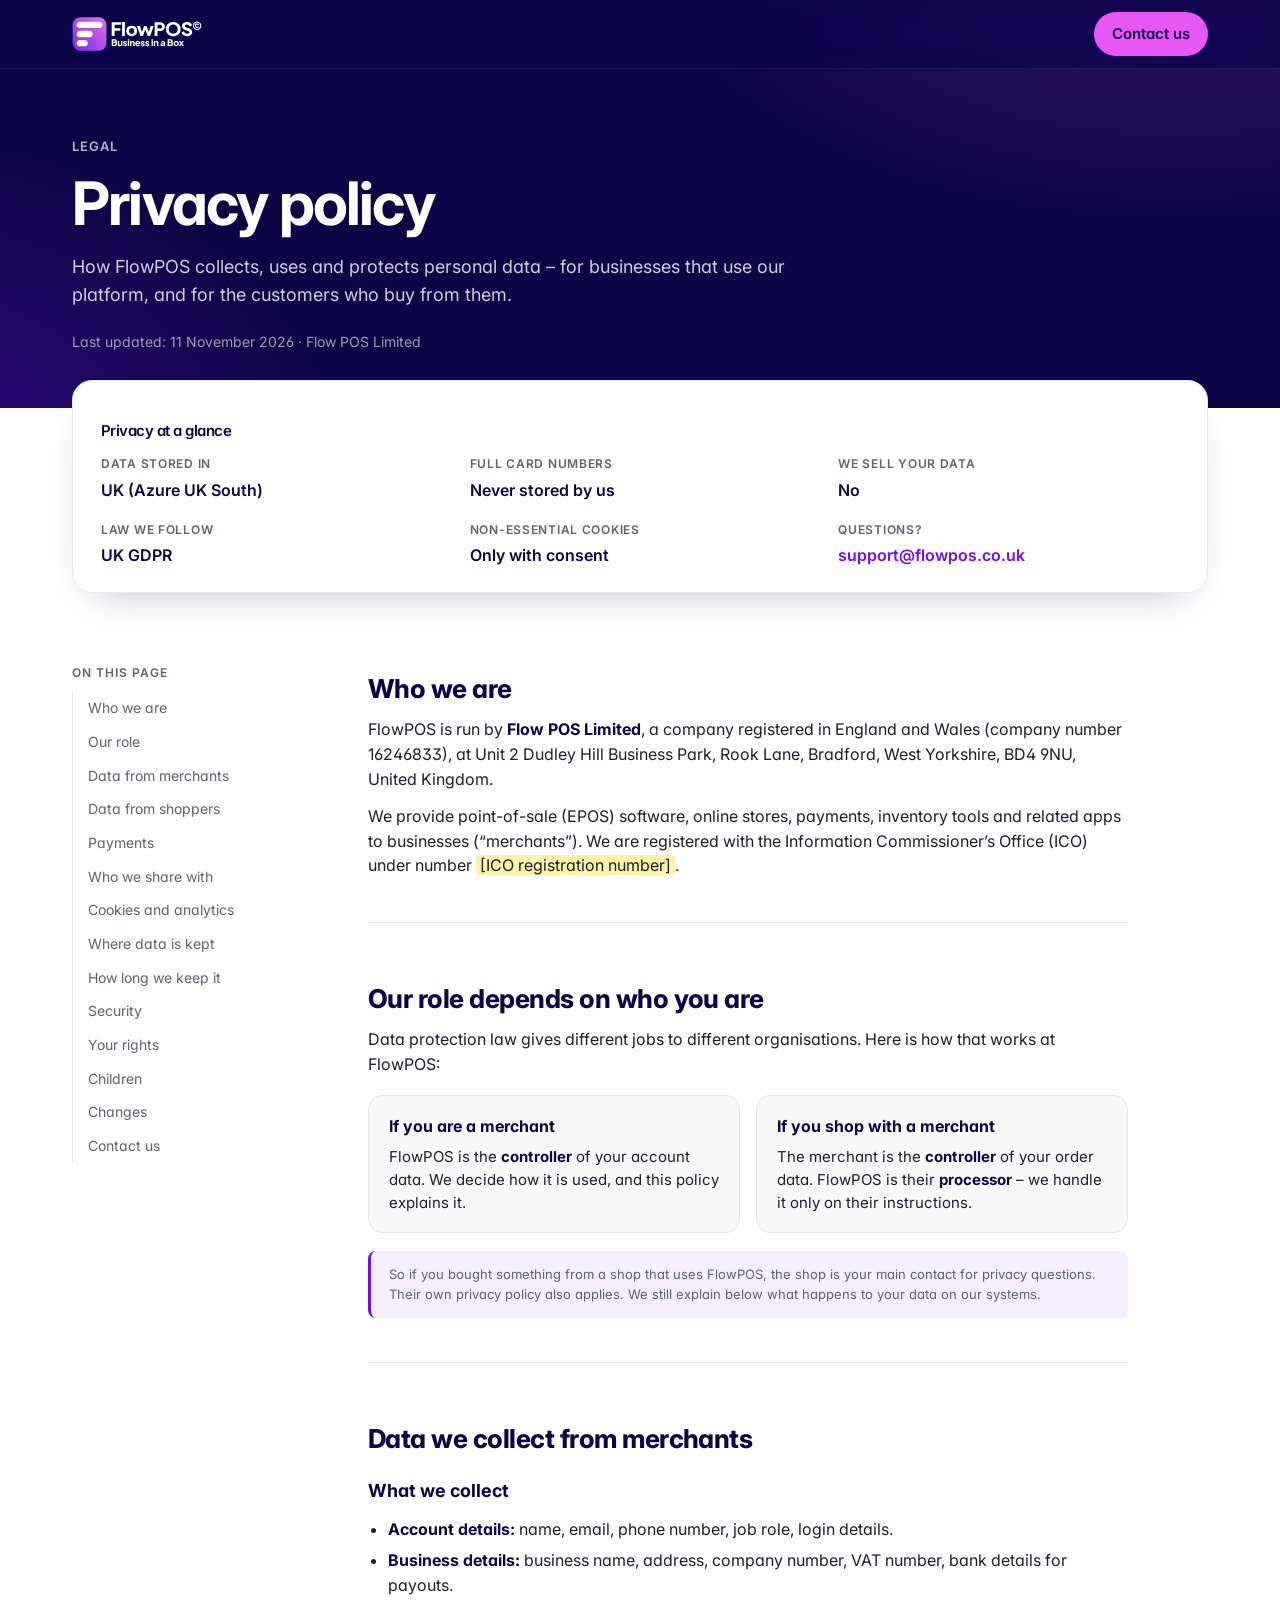
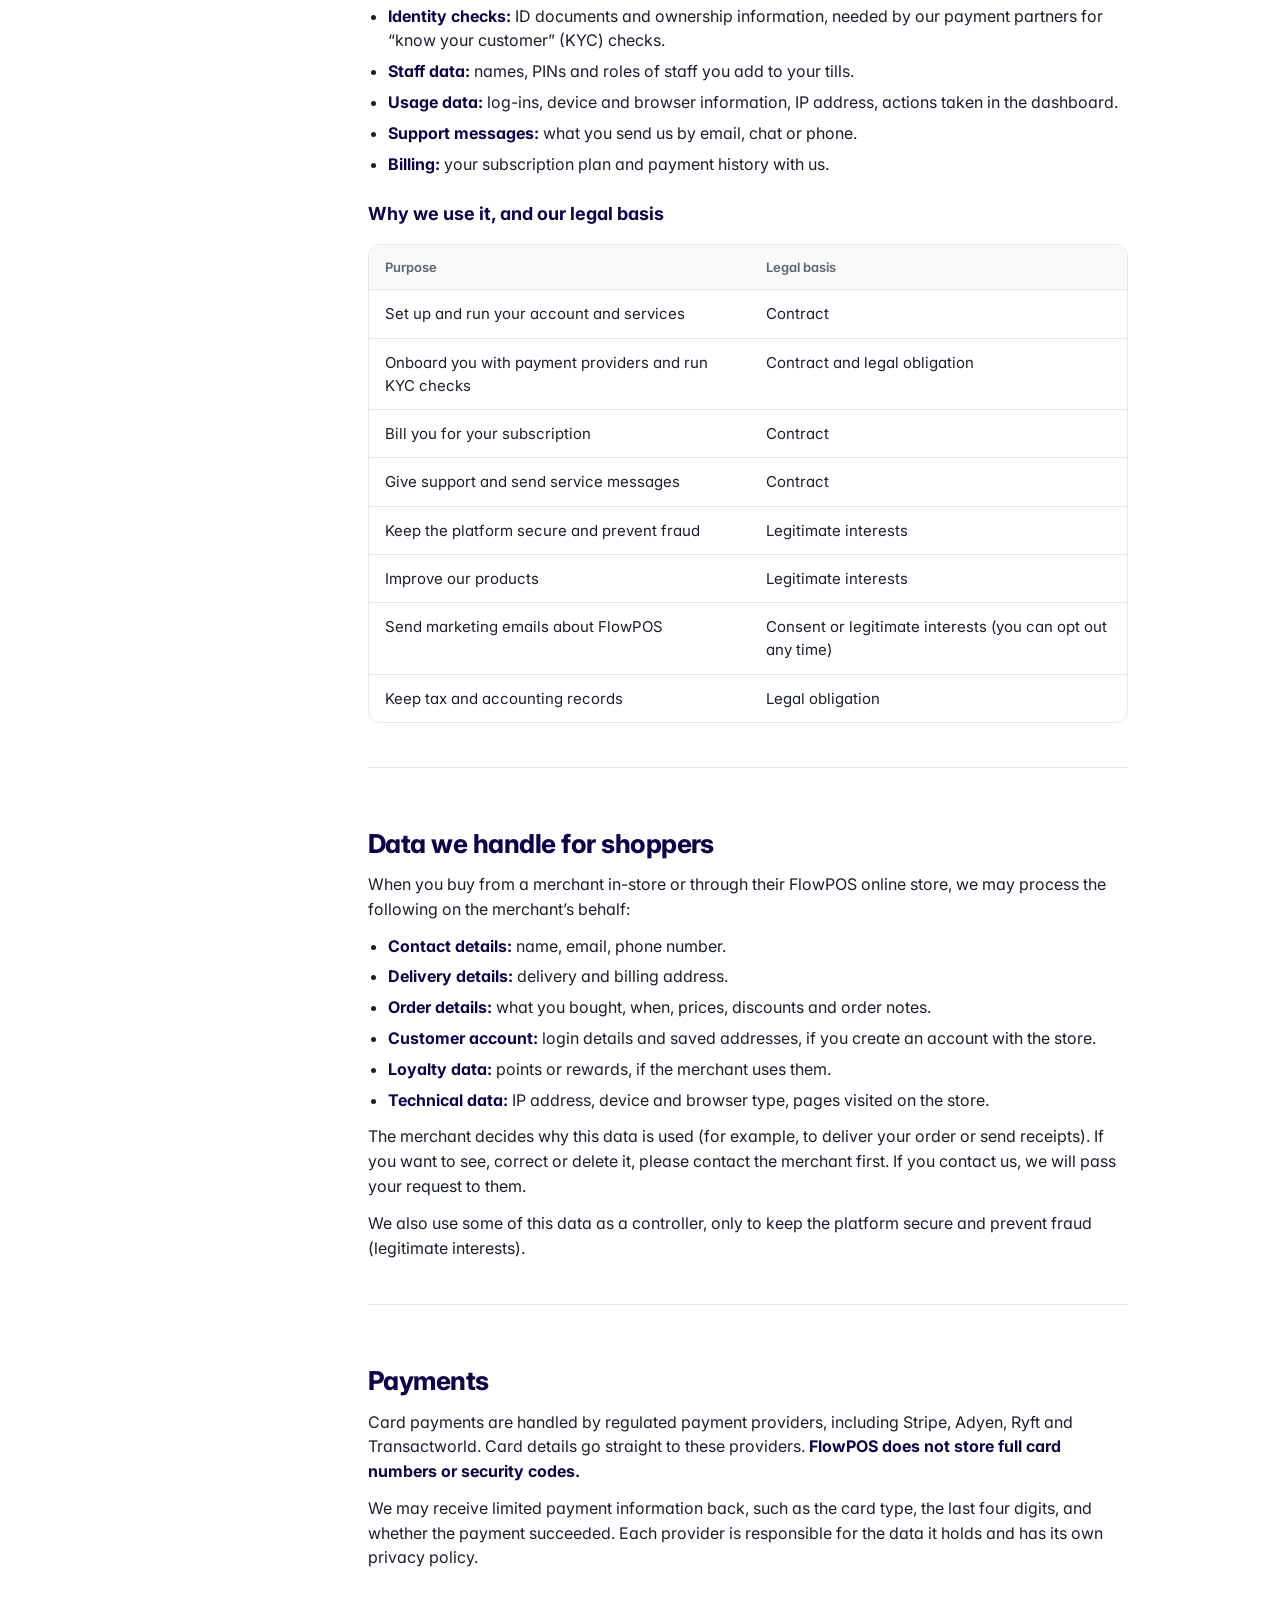
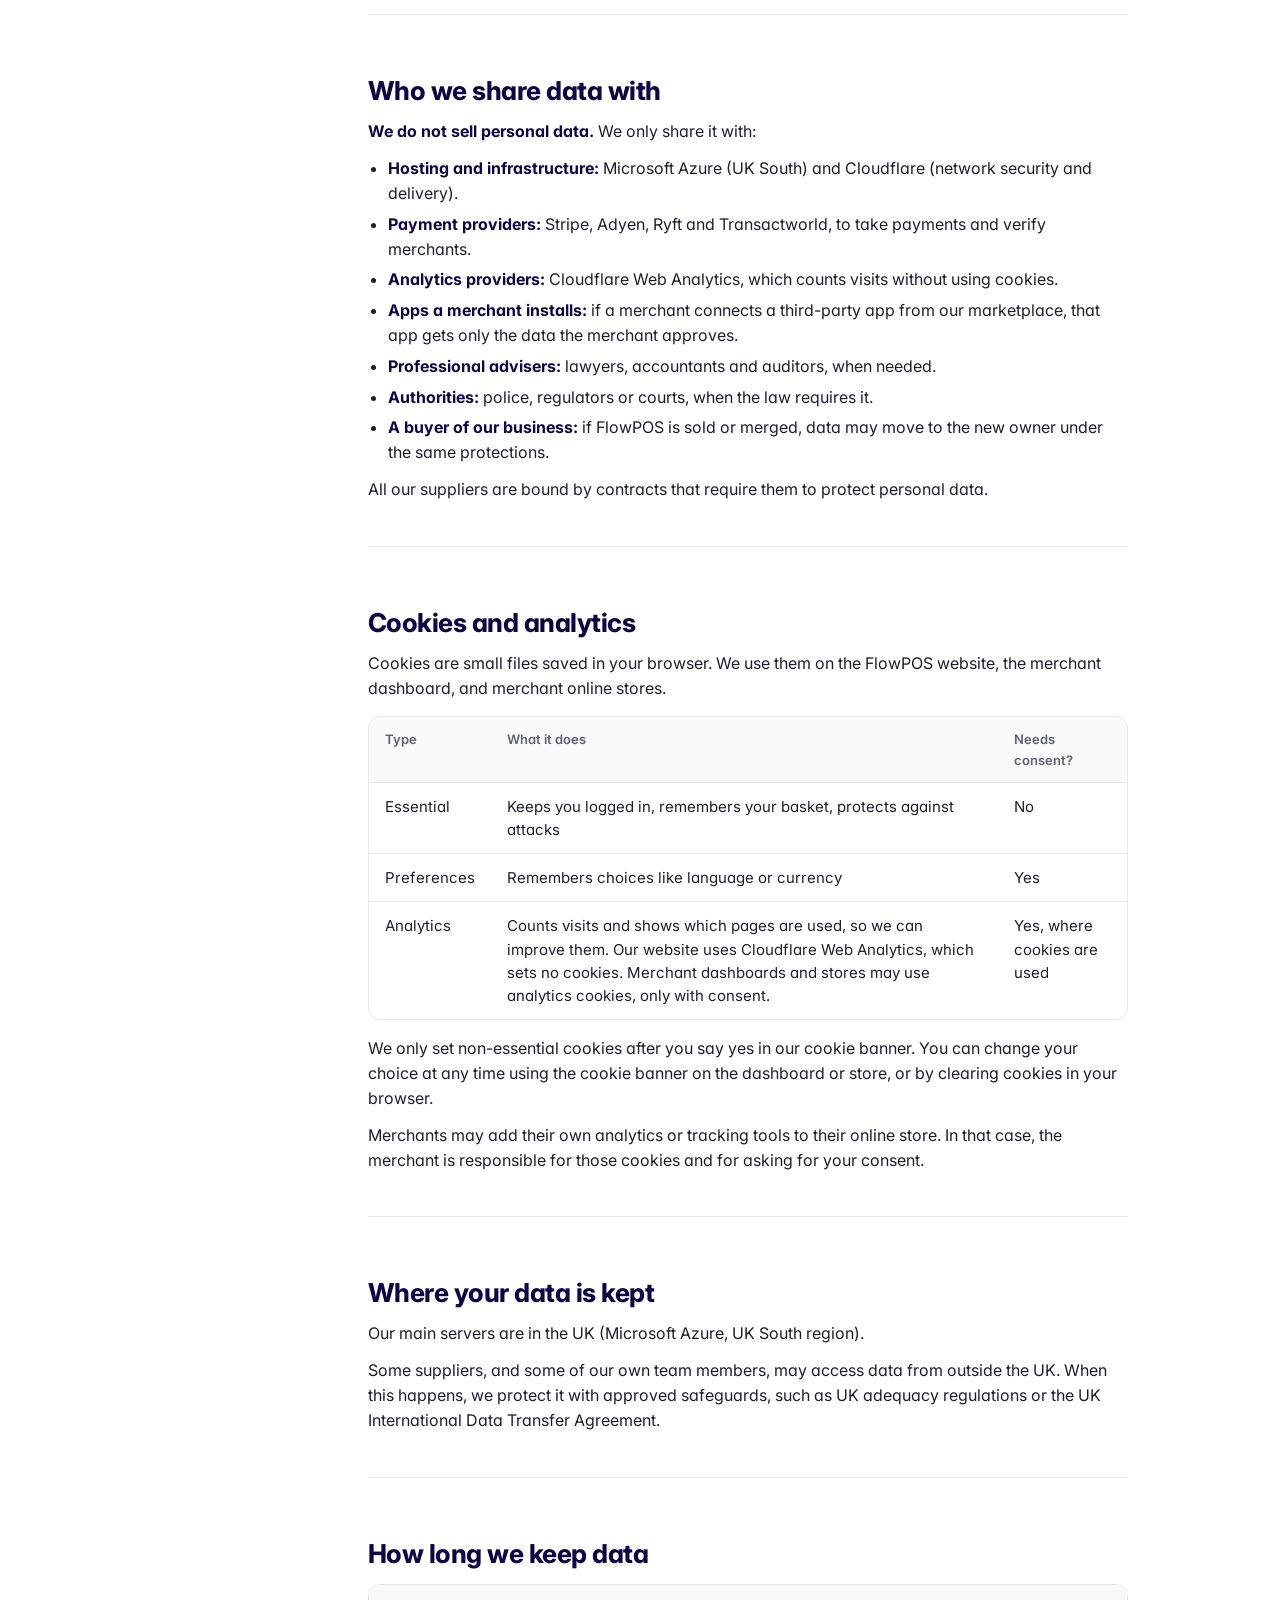
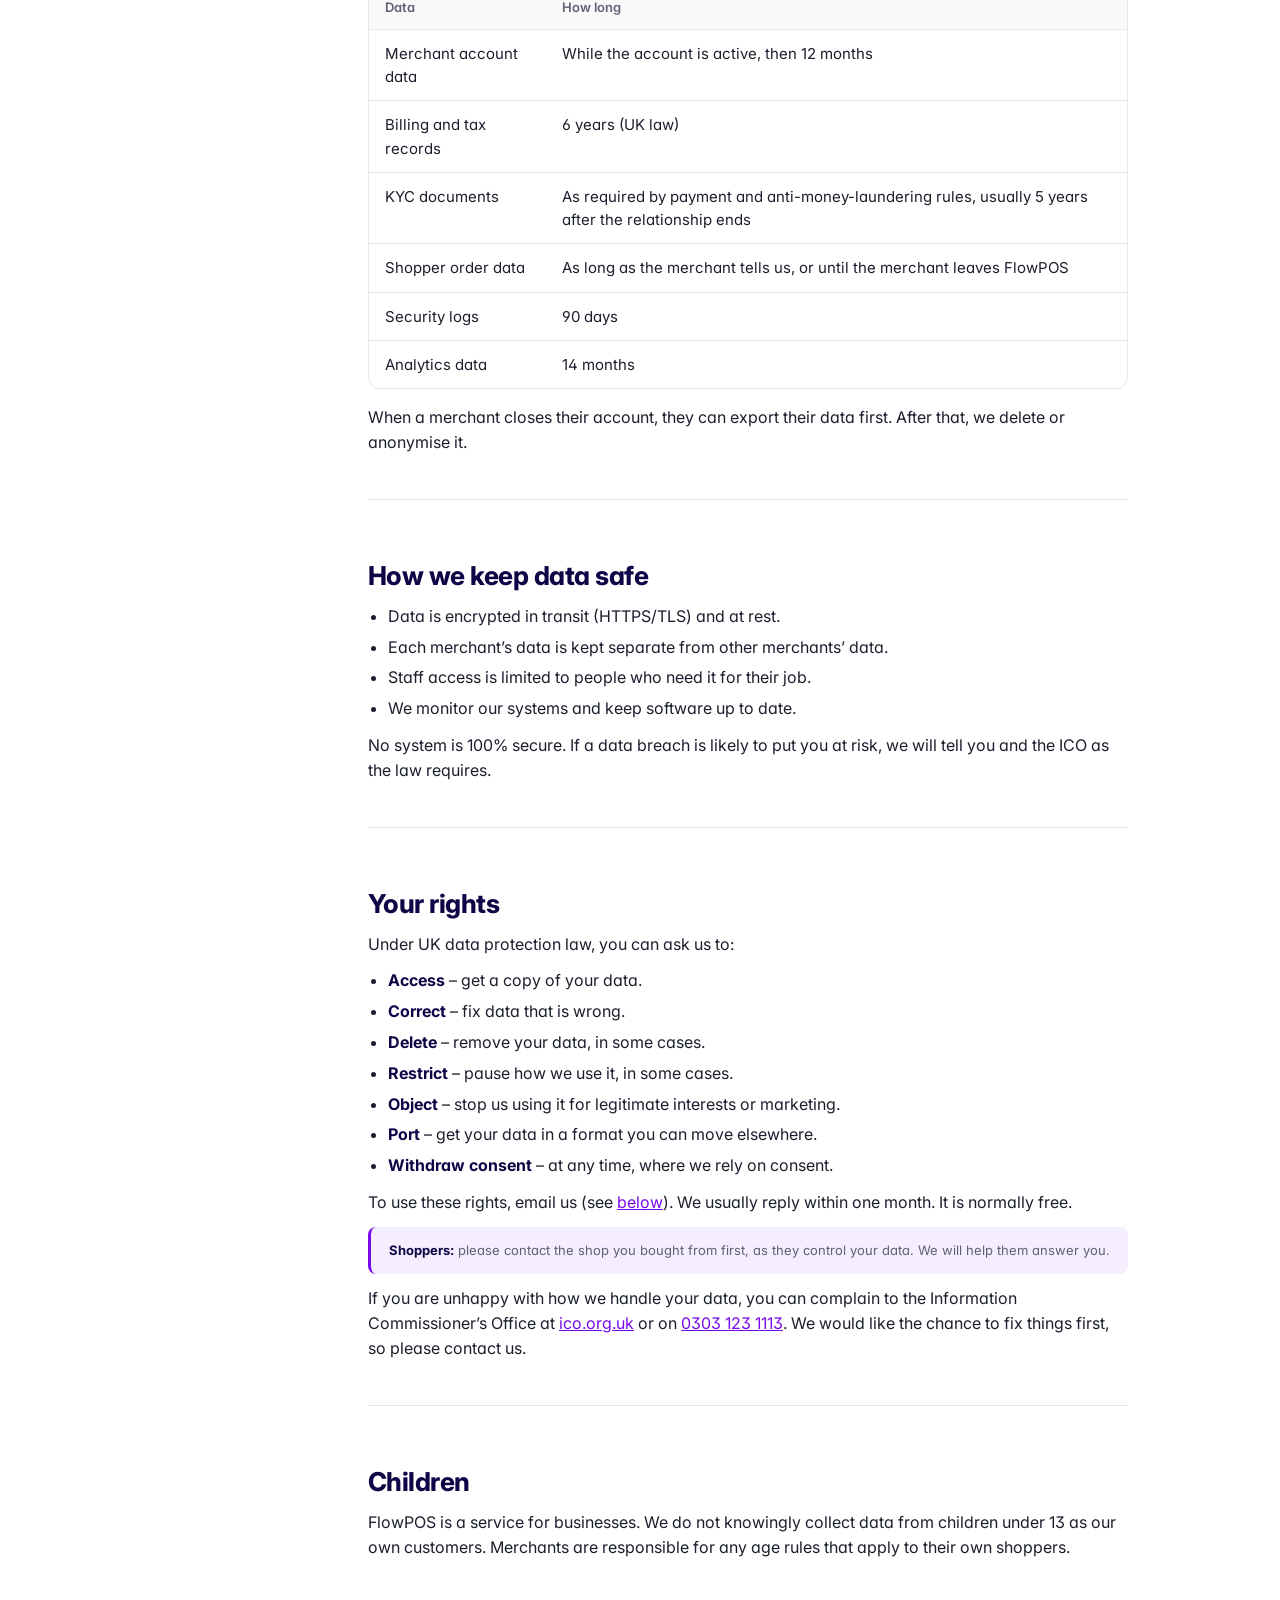
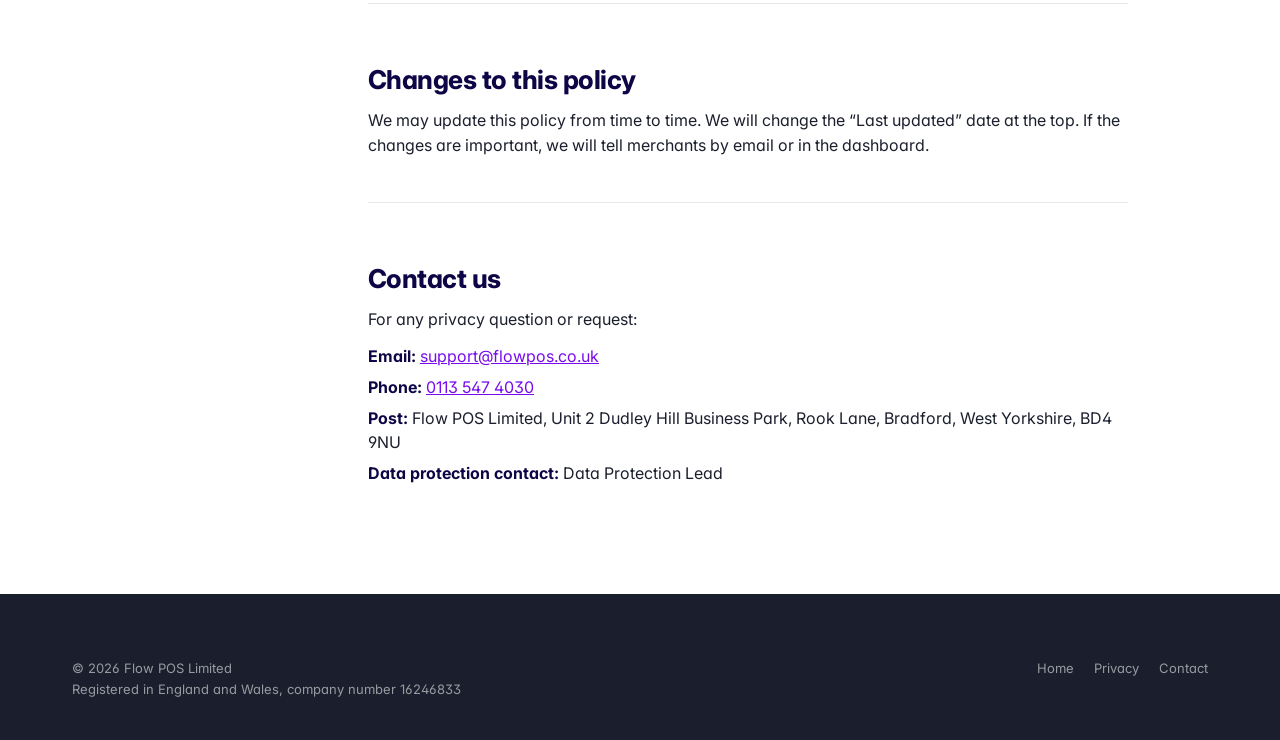
==== commit 1d4e3e2d: "Fill in privacy policy details Cloudflare Web Analytics (cookieless), retention times, Data Protecti" ====
--- a/privacy-policy.html
+++ b/privacy-policy.html
@@ -135,7 +135,7 @@
       <ul>
         <li><b>Hosting and infrastructure:</b> Microsoft Azure (UK South) and Cloudflare (network security and delivery).</li>
         <li><b>Payment providers:</b> Stripe, Adyen, Ryft and Transactworld, to take payments and verify merchants.</li>
-        <li><b>Analytics providers:</b> <mark class="todo">[e.g. Google Analytics]</mark>, only where you have agreed to analytics cookies.</li>
+        <li><b>Analytics providers:</b> Cloudflare Web Analytics, which counts visits without using cookies.</li>
         <li><b>Apps a merchant installs:</b> if a merchant connects a third-party app from our marketplace, that app gets only the data the merchant approves.</li>
         <li><b>Professional advisers:</b> lawyers, accountants and auditors, when needed.</li>
         <li><b>Authorities:</b> police, regulators or courts, when the law requires it.</li>
@@ -152,10 +152,10 @@
         <tbody>
           <tr><td>Essential</td><td>Keeps you logged in, remembers your basket, protects against attacks</td><td>No</td></tr>
           <tr><td>Preferences</td><td>Remembers choices like language or currency</td><td>Yes</td></tr>
-          <tr><td>Analytics</td><td>Counts visits and shows which pages are used, so we can improve them</td><td>Yes</td></tr>
+          <tr><td>Analytics</td><td>Counts visits and shows which pages are used, so we can improve them. Our website uses Cloudflare Web Analytics, which sets no cookies. Merchant dashboards and stores may use analytics cookies, only with consent.</td><td>Yes, where cookies are used</td></tr>
         </tbody>
       </table></div>
-      <p>We only set non-essential cookies after you say yes in our cookie banner. You can change your choice at any time using <mark class="todo">[cookie settings link]</mark>, or by clearing cookies in your browser.</p>
+      <p>We only set non-essential cookies after you say yes in our cookie banner. You can change your choice at any time using the cookie banner on the dashboard or store, or by clearing cookies in your browser.</p>
       <p>Merchants may add their own analytics or tracking tools to their online store. In that case, the merchant is responsible for those cookies and for asking for your consent.</p>
     </section>
 
@@ -170,12 +170,12 @@
       <div class="tbl"><table>
         <thead><tr><th scope="col">Data</th><th scope="col">How long</th></tr></thead>
         <tbody>
-          <tr><td>Merchant account data</td><td>While the account is active, then <mark class="todo">[e.g. 12 months]</mark></td></tr>
+          <tr><td>Merchant account data</td><td>While the account is active, then 12 months</td></tr>
           <tr><td>Billing and tax records</td><td>6 years (UK law)</td></tr>
           <tr><td>KYC documents</td><td>As required by payment and anti-money-laundering rules, usually 5 years after the relationship ends</td></tr>
           <tr><td>Shopper order data</td><td>As long as the merchant tells us, or until the merchant leaves FlowPOS</td></tr>
-          <tr><td>Security logs</td><td><mark class="todo">[e.g. 90 days]</mark></td></tr>
-          <tr><td>Analytics data</td><td><mark class="todo">[e.g. 14 months]</mark></td></tr>
+          <tr><td>Security logs</td><td>90 days</td></tr>
+          <tr><td>Analytics data</td><td>14 months</td></tr>
         </tbody>
       </table></div>
       <p>When a merchant closes their account, they can export their data first. After that, we delete or anonymise it.</p>
@@ -226,7 +226,7 @@
         <li><b>Email:</b> <a href="mailto:support@flowpos.co.uk">support@flowpos.co.uk</a></li>
         <li><b>Phone:</b> <a href="tel:01135474030">0113 547 4030</a></li>
         <li><b>Post:</b> Flow POS Limited, Unit 2 Dudley Hill Business Park, Rook Lane, Bradford, West Yorkshire, BD4 9NU</li>
-        <li><b>Data protection contact:</b> <mark class="todo">[name or role]</mark></li>
+        <li><b>Data protection contact:</b> Data Protection Lead</li>
       </ul>
     </section>
   </article>
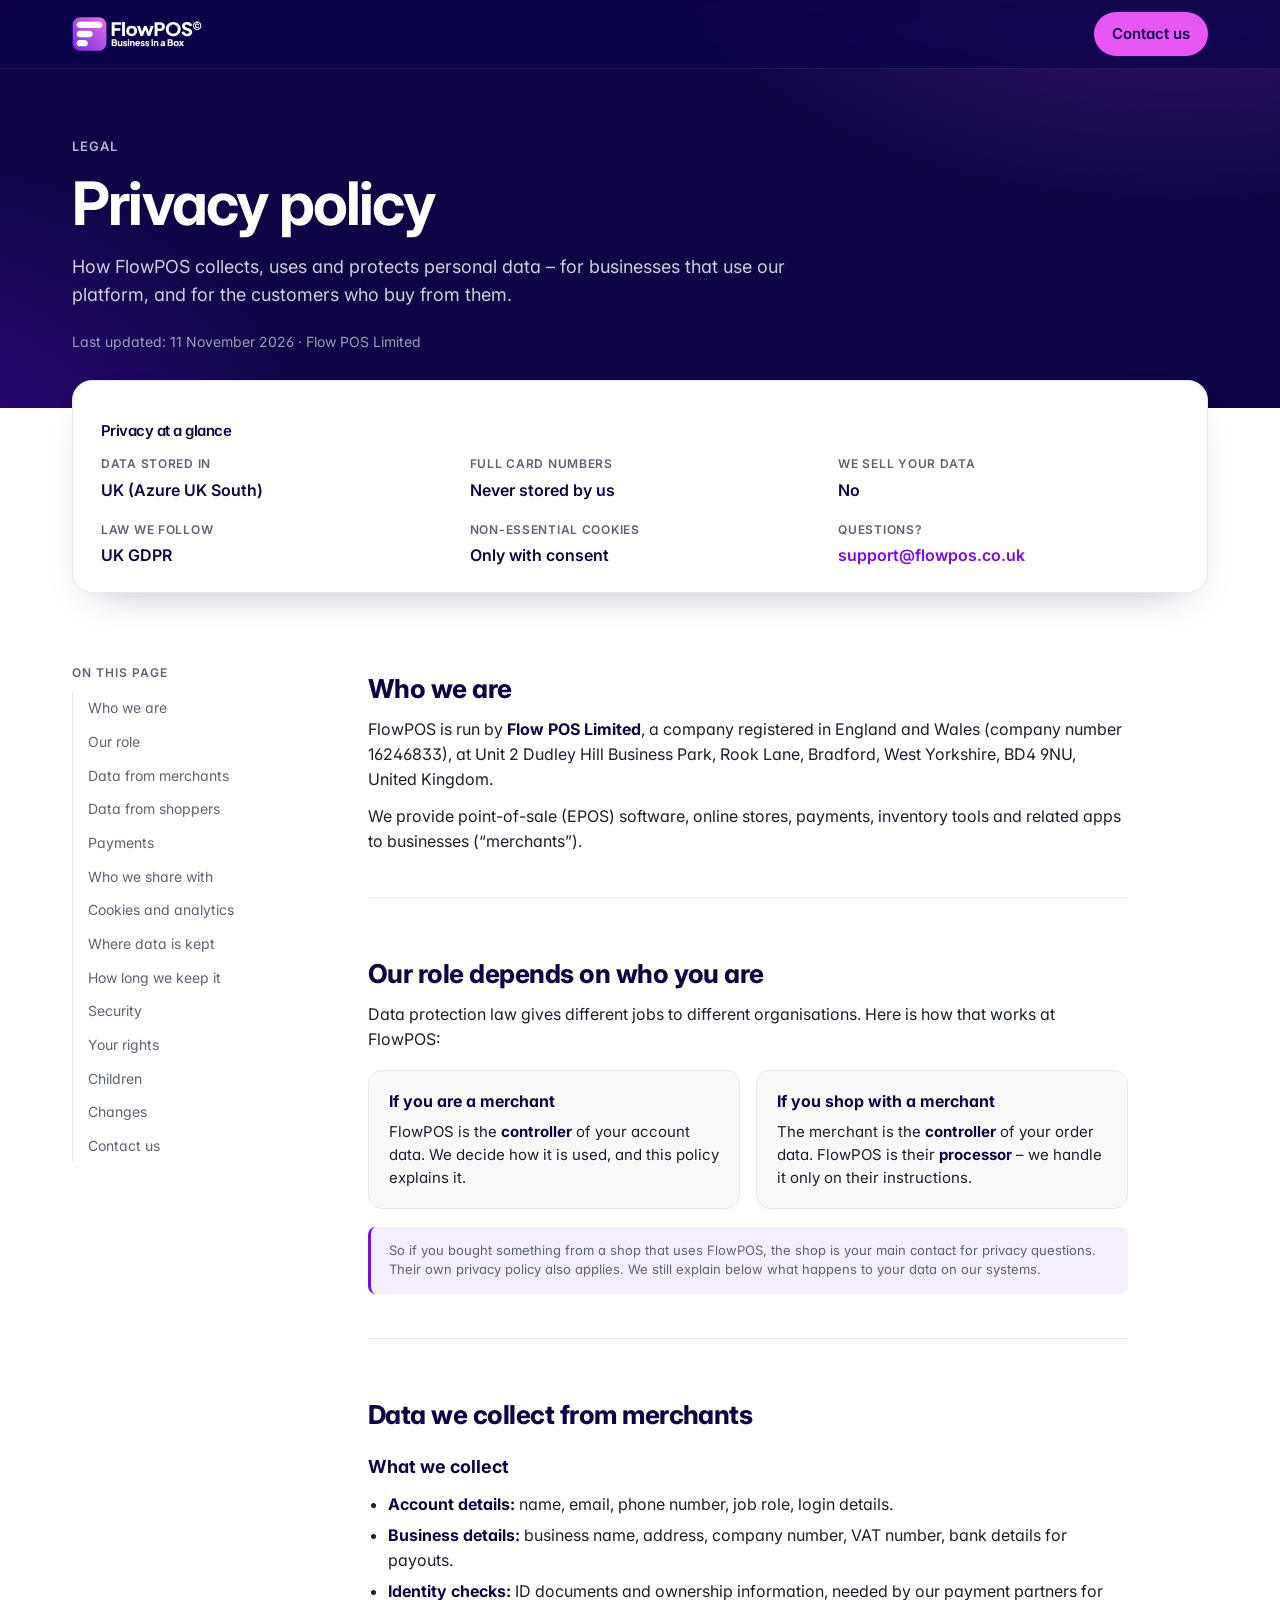
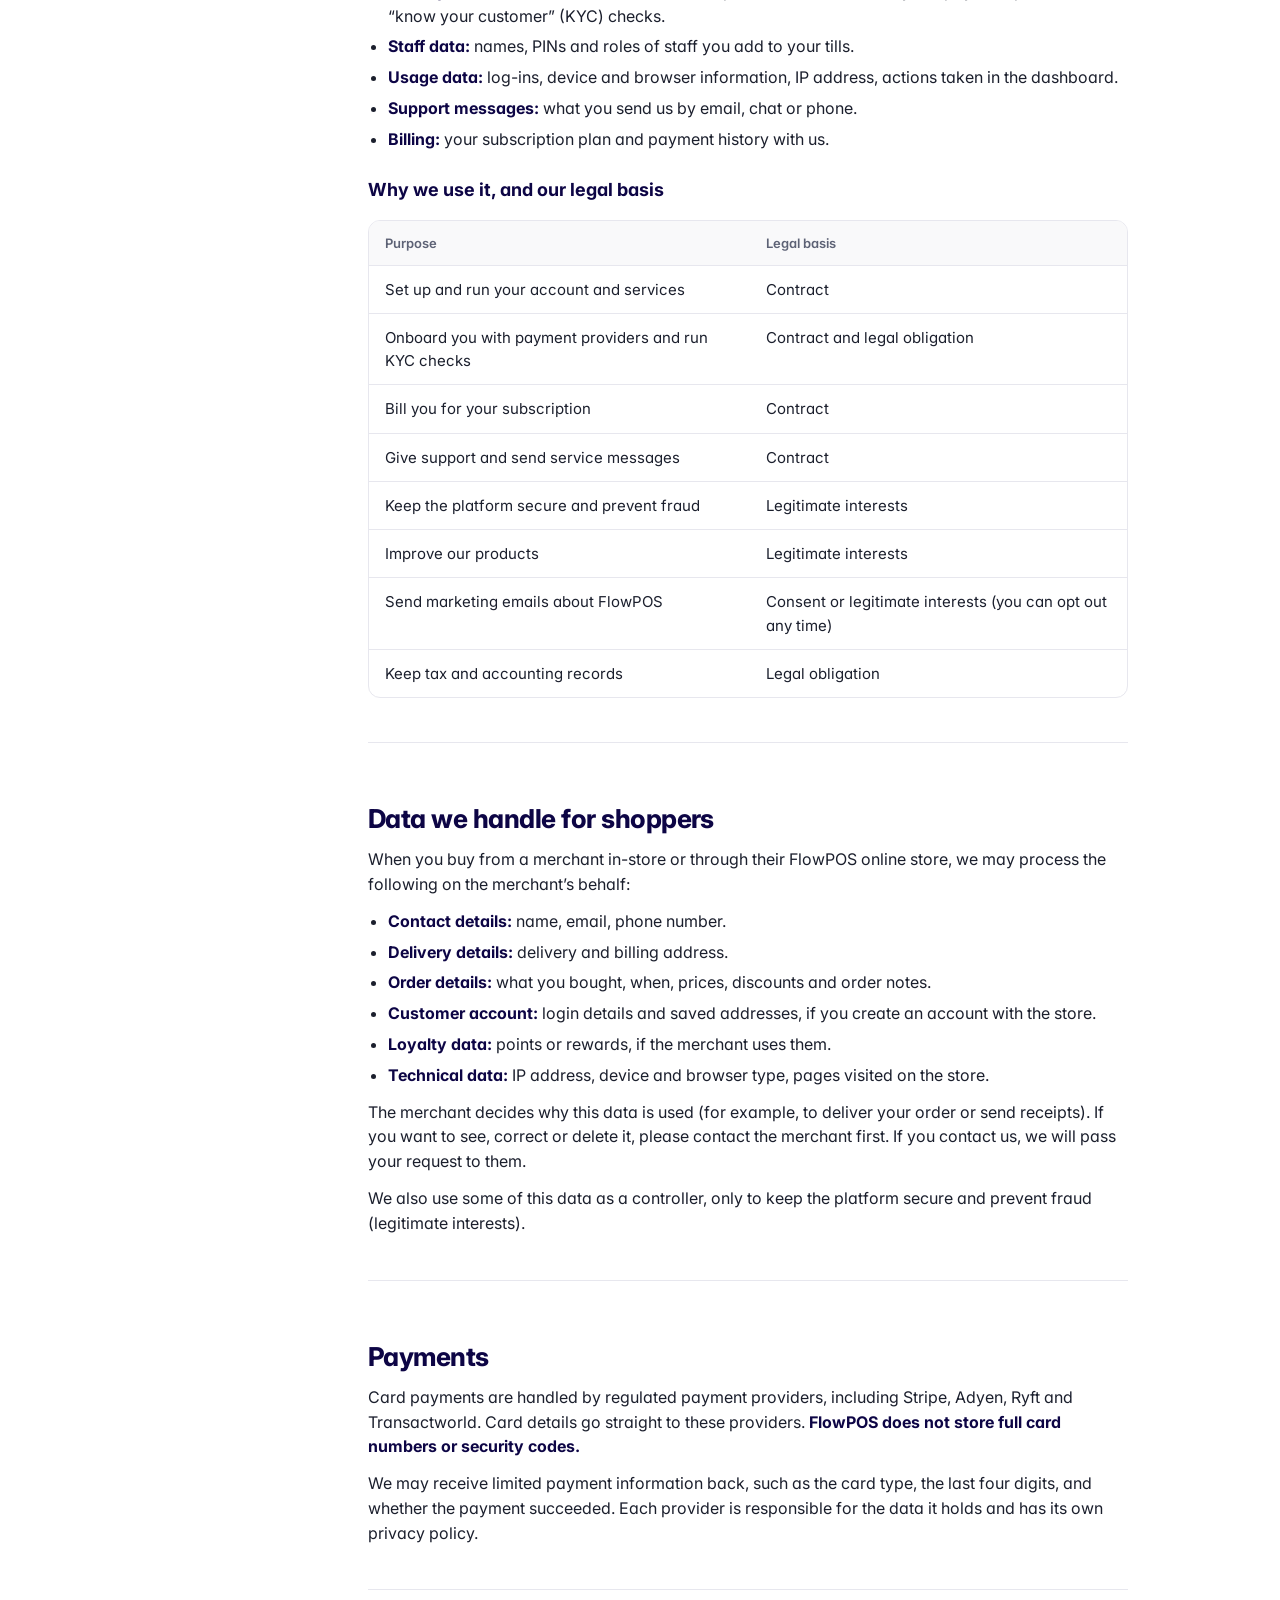
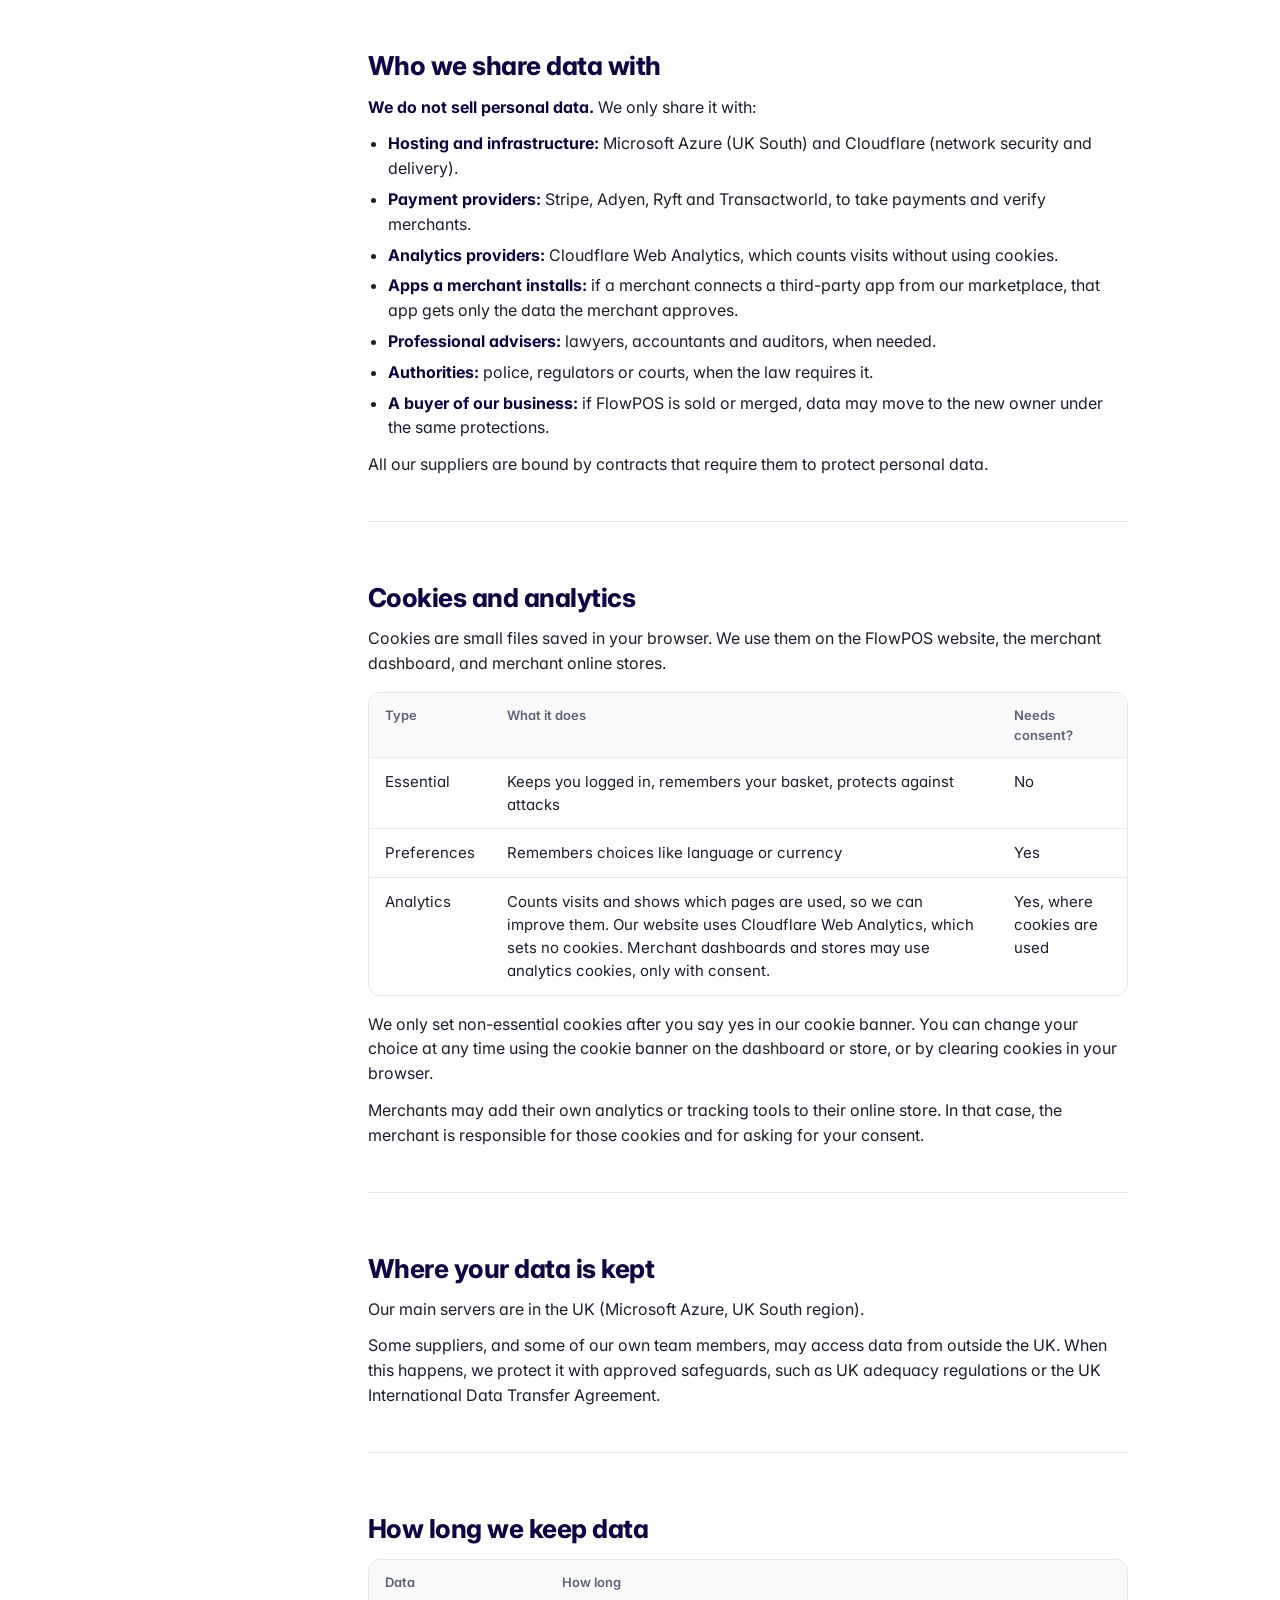
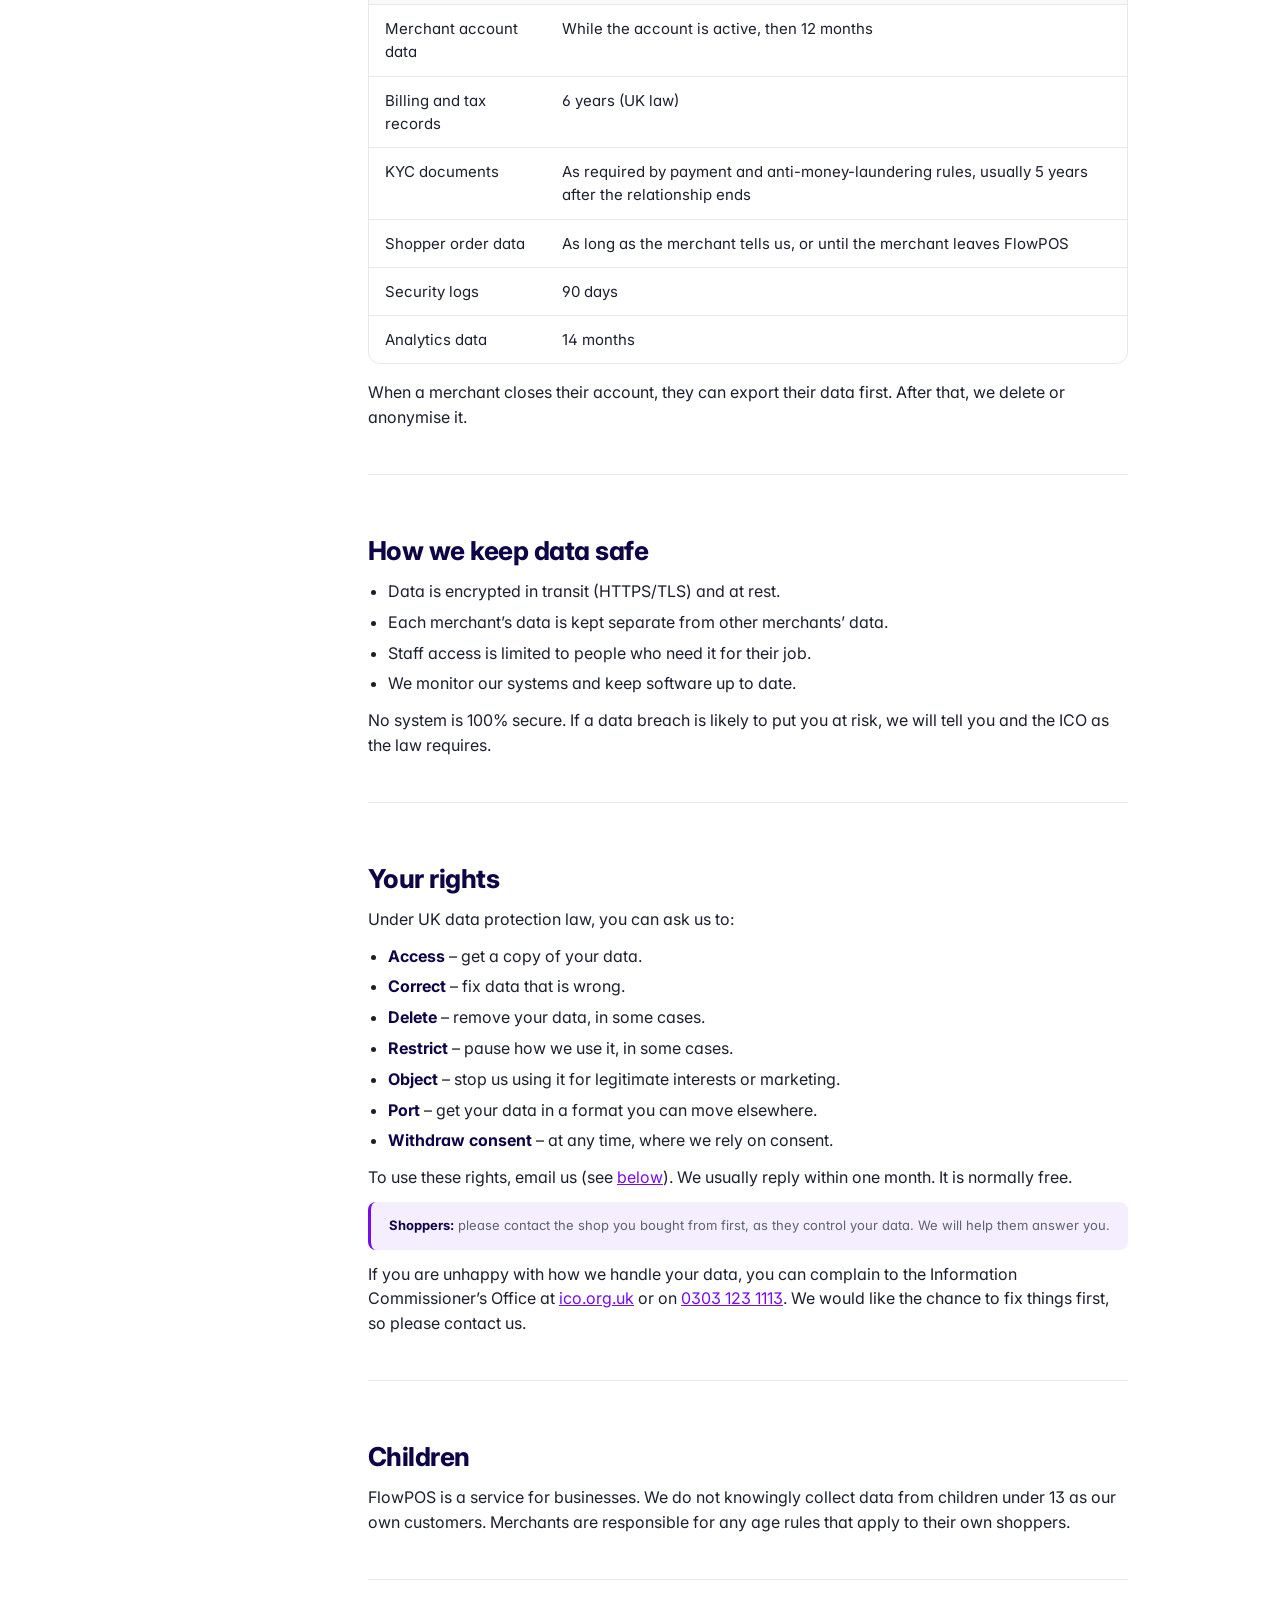
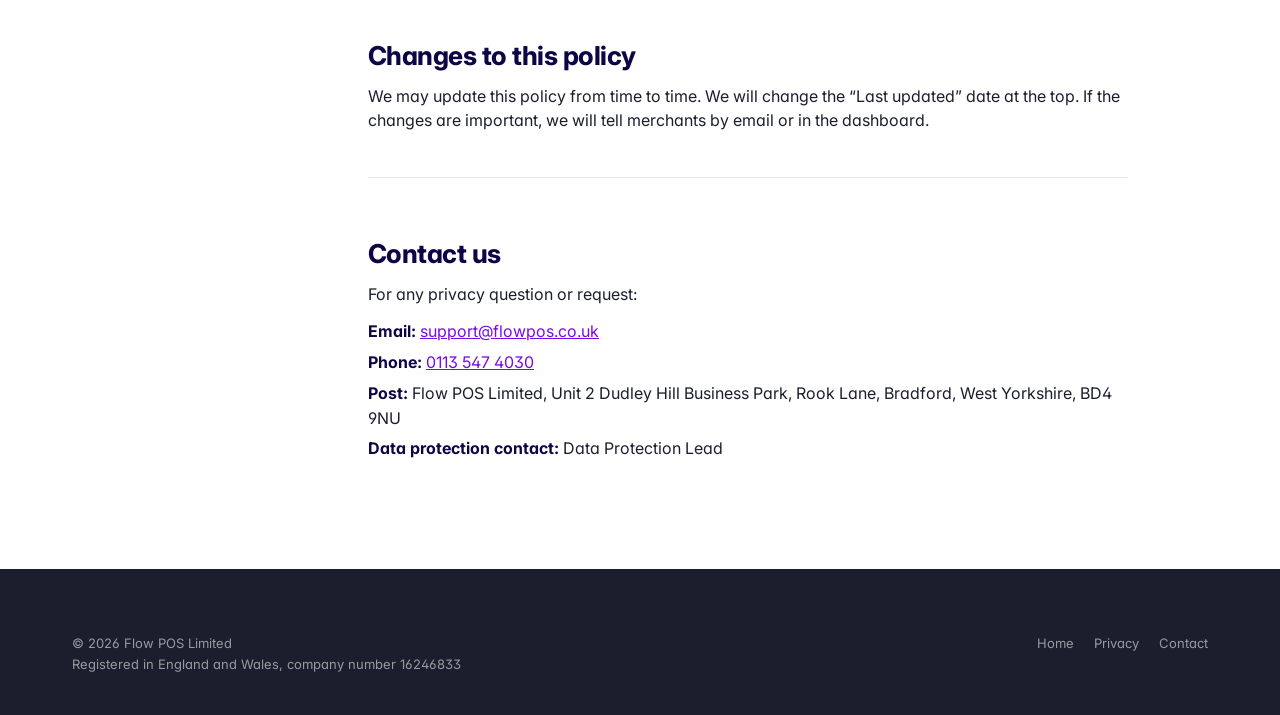
==== commit b1a93257: "Remove ICO registration sentence until registration is complete Co-Authored-By: Claude Opus 5.5 <nor" ====
--- a/privacy-policy.html
+++ b/privacy-policy.html
@@ -67,7 +67,7 @@
     <section id="who-we-are">
       <h2>Who we are</h2>
       <p>FlowPOS is run by <b>Flow POS Limited</b>, a company registered in England and Wales (company number 16246833), at Unit 2 Dudley Hill Business Park, Rook Lane, Bradford, West Yorkshire, BD4 9NU, United Kingdom.</p>
-      <p>We provide point-of-sale (EPOS) software, online stores, payments, inventory tools and related apps to businesses (&ldquo;merchants&rdquo;). We are registered with the Information Commissioner&rsquo;s Office (ICO) under number <mark class="todo">[ICO registration number]</mark>.</p>
+      <p>We provide point-of-sale (EPOS) software, online stores, payments, inventory tools and related apps to businesses (&ldquo;merchants&rdquo;).</p>
     </section>
 
     <section id="our-role">
